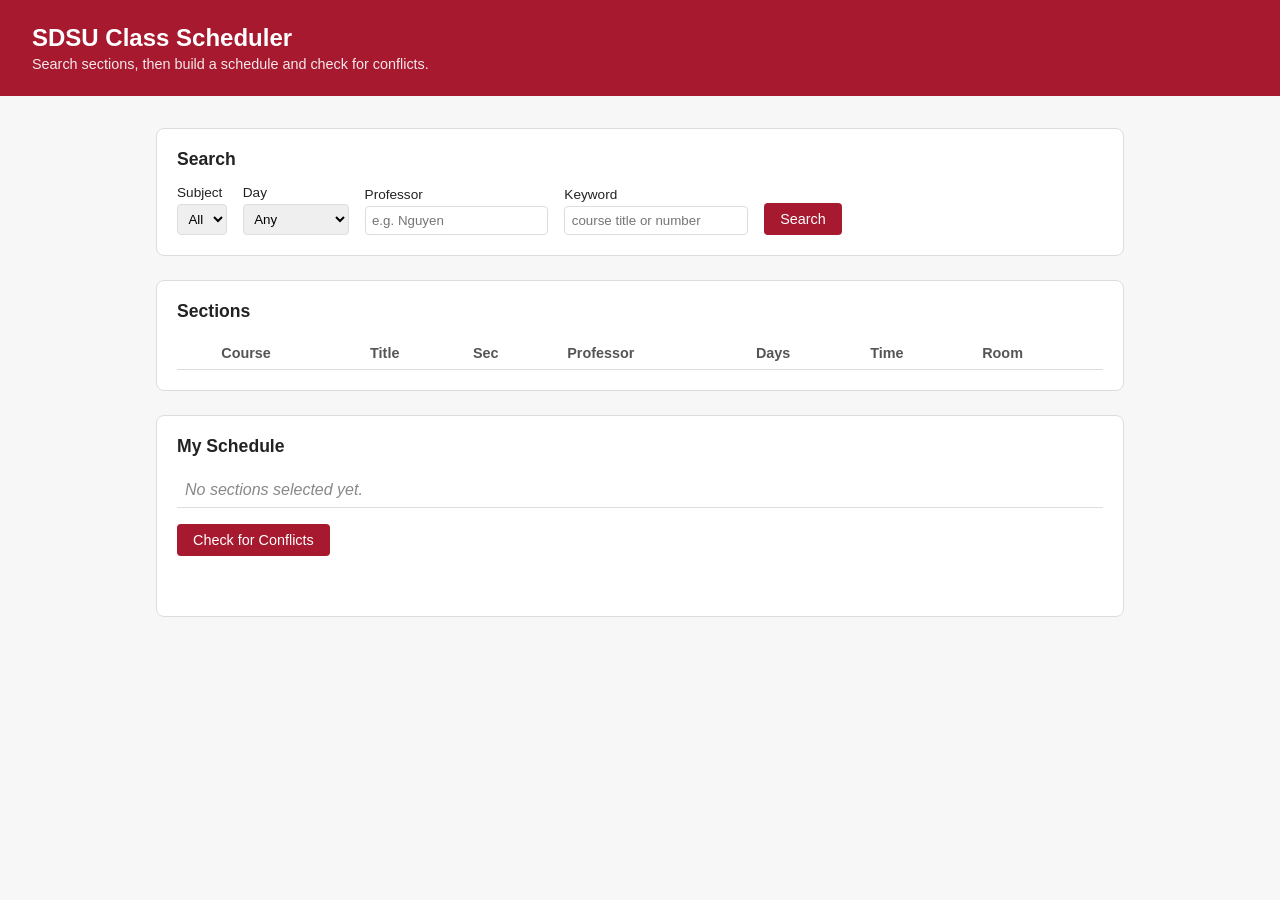
==== frontend/index.html @ e1504fa0 "Move project files to repo root" ====
<!DOCTYPE html>
<html lang="en">
<head>
<meta charset="UTF-8">
<meta name="viewport" content="width=device-width, initial-scale=1.0">
<title>SDSU Class Scheduler</title>
<link rel="stylesheet" href="css/style.css">
</head>
<body>
  <header>
    <h1>SDSU Class Scheduler</h1>
    <p class="subtitle">Search sections, then build a schedule and check for conflicts.</p>
  </header>

  <main>
    <section class="filters">
      <h2>Search</h2>
      <div class="filter-row">
        <label>
          Subject
          <select id="subject-filter">
            <option value="">All</option>
          </select>
        </label>
        <label>
          Day
          <select id="day-filter">
            <option value="">Any</option>
            <option value="M">Monday</option>
            <option value="T">Tuesday</option>
            <option value="W">Wednesday</option>
            <option value="Th">Thursday</option>
            <option value="F">Friday</option>
          </select>
        </label>
        <label>
          Professor
          <input type="text" id="professor-filter" placeholder="e.g. Nguyen">
        </label>
        <label>
          Keyword
          <input type="text" id="keyword-filter" placeholder="course title or number">
        </label>
        <button id="search-btn">Search</button>
      </div>
    </section>

    <section class="results">
      <h2>Sections</h2>
      <table id="results-table">
        <thead>
          <tr>
            <th></th>
            <th>Course</th>
            <th>Title</th>
            <th>Sec</th>
            <th>Professor</th>
            <th>Days</th>
            <th>Time</th>
            <th>Room</th>
          </tr>
        </thead>
        <tbody id="results-body">
          <!-- filled by js/app.js -->
        </tbody>
      </table>
    </section>

    <section class="schedule">
      <h2>My Schedule</h2>
      <ul id="schedule-list">
        <li class="empty-state">No sections selected yet.</li>
      </ul>
      <button id="check-conflicts-btn">Check for Conflicts</button>
      <div id="conflict-result"></div>
    </section>
  </main>

  <script src="js/app.js"></script>
</body>
</html>
---- frontend/css/style.css ----
/* Minimal, clean starter styling. Teammates on frontend can build on this
   however they want, colors, layout, whatever, this is just enough to be
   usable and readable during development. */

:root {
  --sdsu-red: #a6192e;
  --bg: #f7f7f8;
  --border: #ddd;
  --text: #222;
}

* { box-sizing: border-box; }

body {
  font-family: -apple-system, BlinkMacSystemFont, "Segoe UI", Roboto, sans-serif;
  margin: 0;
  background: var(--bg);
  color: var(--text);
}

header {
  background: var(--sdsu-red);
  color: white;
  padding: 1.5rem 2rem;
}

header h1 {
  margin: 0;
  font-size: 1.5rem;
}

.subtitle {
  margin: 0.25rem 0 0;
  opacity: 0.9;
  font-size: 0.9rem;
}

main {
  max-width: 1000px;
  margin: 2rem auto;
  padding: 0 1rem;
}

section {
  background: white;
  border: 1px solid var(--border);
  border-radius: 8px;
  padding: 1.25rem;
  margin-bottom: 1.5rem;
}

h2 {
  margin-top: 0;
  font-size: 1.1rem;
}

.filter-row {
  display: flex;
  flex-wrap: wrap;
  gap: 1rem;
  align-items: flex-end;
}

.filter-row label {
  display: flex;
  flex-direction: column;
  font-size: 0.85rem;
  gap: 0.25rem;
}

.filter-row input,
.filter-row select {
  padding: 0.4rem;
  border: 1px solid var(--border);
  border-radius: 4px;
}

button {
  background: var(--sdsu-red);
  color: white;
  border: none;
  border-radius: 4px;
  padding: 0.5rem 1rem;
  cursor: pointer;
  font-size: 0.9rem;
}

button:hover {
  opacity: 0.9;
}

table {
  width: 100%;
  border-collapse: collapse;
  font-size: 0.9rem;
}

th, td {
  text-align: left;
  padding: 0.5rem;
  border-bottom: 1px solid var(--border);
}

th {
  color: #555;
  font-weight: 600;
}

.empty-state {
  color: #888;
  font-style: italic;
}

#schedule-list {
  list-style: none;
  padding: 0;
}

#schedule-list li {
  padding: 0.5rem;
  border-bottom: 1px solid var(--border);
  display: flex;
  justify-content: space-between;
  align-items: center;
}

#conflict-result {
  margin-top: 1rem;
  padding: 0.75rem;
  border-radius: 4px;
  font-size: 0.9rem;
}

#conflict-result.ok {
  background: #e6f4ea;
  color: #1e6b34;
}

#conflict-result.conflict {
  background: #fdecea;
  color: #a6192e;
}

.remove-btn {
  background: transparent;
  color: #a6192e;
  border: 1px solid #a6192e;
  padding: 0.15rem 0.5rem;
  font-size: 0.8rem;
}
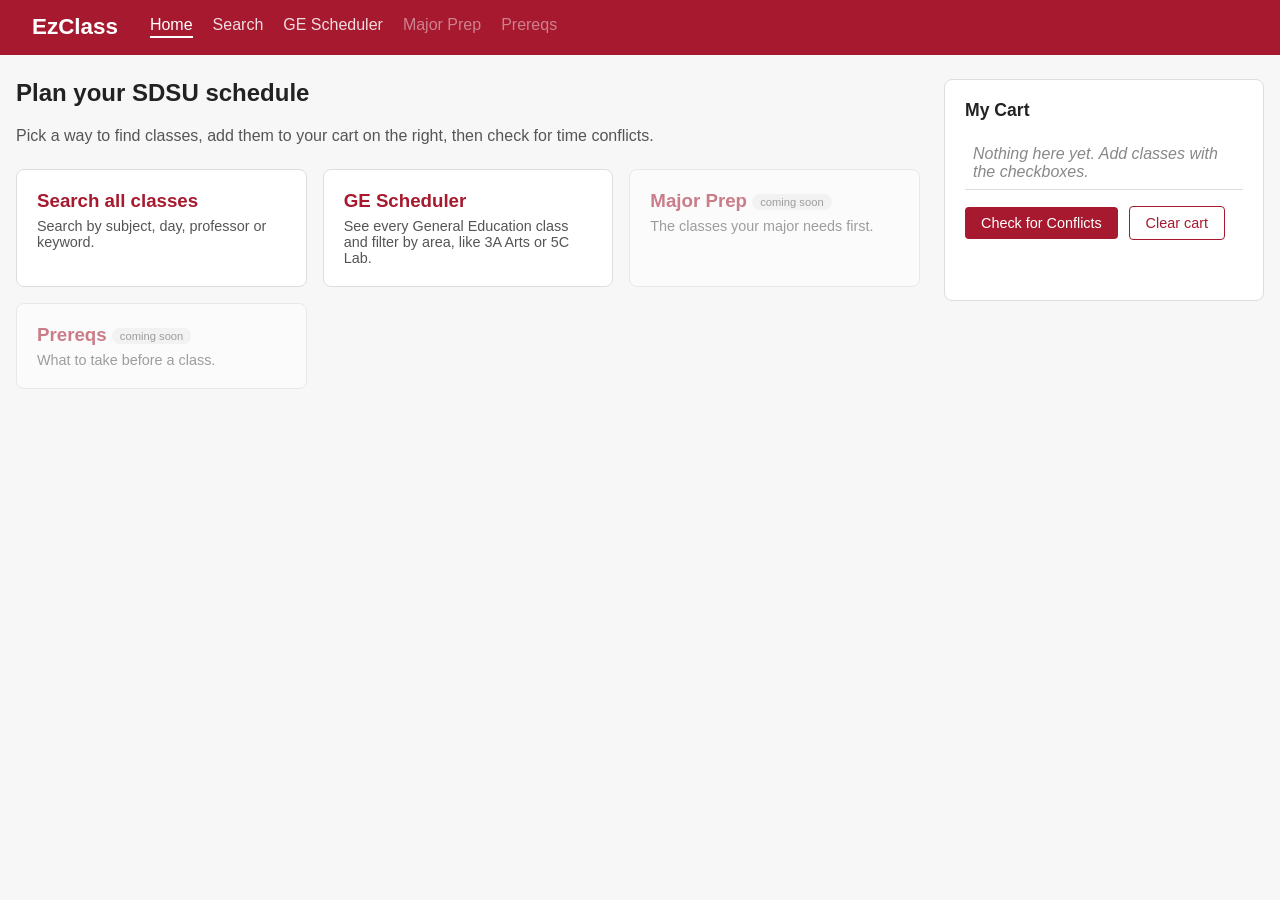
==== commit f04eca64: "GE Scheduler: dropdown picker, stale-results fix" ====
--- a/frontend/index.html
+++ b/frontend/index.html
@@ -3,78 +3,153 @@
 <head>
 <meta charset="UTF-8">
 <meta name="viewport" content="width=device-width, initial-scale=1.0">
-<title>SDSU Class Scheduler</title>
+<title>EzClass | SDSU Class Scheduler</title>
+<link rel="icon" href="data:,">
 <link rel="stylesheet" href="css/style.css">
 </head>
 <body>
   <header>
-    <h1>SDSU Class Scheduler</h1>
-    <p class="subtitle">Search sections, then build a schedule and check for conflicts.</p>
+    <a class="brand" href="#home">EzClass</a>
+    <nav id="nav">
+      <a href="#home" data-view="home">Home</a>
+      <a href="#search" data-view="search">Search</a>
+      <a href="#ge" data-view="ge">GE Scheduler</a>
+      <span class="nav-soon" title="Coming soon">Major Prep</span>
+      <span class="nav-soon" title="Coming soon">Prereqs</span>
+    </nav>
   </header>
 
-  <main>
-    <section class="filters">
-      <h2>Search</h2>
-      <div class="filter-row">
-        <label>
-          Subject
-          <select id="subject-filter">
-            <option value="">All</option>
-          </select>
-        </label>
-        <label>
-          Day
-          <select id="day-filter">
-            <option value="">Any</option>
-            <option value="M">Monday</option>
-            <option value="T">Tuesday</option>
-            <option value="W">Wednesday</option>
-            <option value="Th">Thursday</option>
-            <option value="F">Friday</option>
-          </select>
-        </label>
-        <label>
-          Professor
-          <input type="text" id="professor-filter" placeholder="e.g. Nguyen">
-        </label>
-        <label>
-          Keyword
-          <input type="text" id="keyword-filter" placeholder="course title or number">
-        </label>
-        <button id="search-btn">Search</button>
-      </div>
-    </section>
+  <div class="layout">
+    <main>
 
-    <section class="results">
-      <h2>Sections</h2>
-      <table id="results-table">
-        <thead>
-          <tr>
-            <th></th>
-            <th>Course</th>
-            <th>Title</th>
-            <th>Sec</th>
-            <th>Professor</th>
-            <th>Days</th>
-            <th>Time</th>
-            <th>Room</th>
-          </tr>
-        </thead>
-        <tbody id="results-body">
-          <!-- filled by js/app.js -->
-        </tbody>
-      </table>
-    </section>
+      <!-- ===================== HOME ===================== -->
+      <section id="view-home" class="view">
+        <h1>Plan your SDSU schedule</h1>
+        <p class="lead">Pick a way to find classes, add them to your cart on the right, then check for time conflicts.</p>
+        <div class="cards">
+          <a class="card" href="#search">
+            <h3>Search all classes</h3>
+            <p>Search by subject, day, professor or keyword.</p>
+          </a>
+          <a class="card" href="#ge">
+            <h3>GE Scheduler</h3>
+            <p>See every General Education class and filter by area, like 3A Arts or 5C Lab.</p>
+          </a>
+          <div class="card card-soon">
+            <h3>Major Prep <span class="pill">coming soon</span></h3>
+            <p>The classes your major needs first.</p>
+          </div>
+          <div class="card card-soon">
+            <h3>Prereqs <span class="pill">coming soon</span></h3>
+            <p>What to take before a class.</p>
+          </div>
+        </div>
+      </section>
 
-    <section class="schedule">
-      <h2>My Schedule</h2>
-      <ul id="schedule-list">
-        <li class="empty-state">No sections selected yet.</li>
-      </ul>
+      <!-- ===================== SEARCH ===================== -->
+      <section id="view-search" class="view" hidden>
+        <div class="panel">
+          <h2>Search</h2>
+          <div class="filter-row">
+            <label>
+              Subject
+              <select id="subject-filter"><option value="">All</option></select>
+            </label>
+            <label>
+              Day
+              <select id="day-filter">
+                <option value="">Any</option>
+                <option value="M">Monday</option>
+                <option value="T">Tuesday</option>
+                <option value="W">Wednesday</option>
+                <option value="Th">Thursday</option>
+                <option value="F">Friday</option>
+              </select>
+            </label>
+            <label>
+              Professor
+              <input type="text" id="professor-filter" placeholder="e.g. Nguyen">
+            </label>
+            <label>
+              Keyword
+              <input type="text" id="keyword-filter" placeholder="course title or number">
+            </label>
+            <button id="search-btn">Search</button>
+          </div>
+        </div>
+        <div class="panel">
+          <h2>Sections <span class="count" id="search-count"></span></h2>
+          <div class="table-wrap">
+            <table>
+              <thead>
+                <tr><th></th><th>Course</th><th>Title</th><th>Sec</th><th>Professor</th><th>Days</th><th>Time</th><th>Room</th><th>GE</th></tr>
+              </thead>
+              <tbody id="results-body"></tbody>
+            </table>
+          </div>
+        </div>
+      </section>
+
+      <!-- ===================== GE SCHEDULER ===================== -->
+      <section id="view-ge" class="view" hidden>
+        <div class="panel">
+          <h2>GE Scheduler</h2>
+          <p class="hint">Pick one or more GE areas. A class shows up if it counts for any area you pick.</p>
+          <div id="ge-chips"></div>
+
+          <div class="filter-row ge-extras">
+            <label class="check"><input type="checkbox" id="ge-cd"> Cultural diversity (*)</label>
+            <label class="check"><input type="checkbox" id="ge-es"> Also counts for Ethnic Studies grad requirement</label>
+            <label class="check"><input type="checkbox" id="ge-ai"> Also counts for American Institutions</label>
+          </div>
+
+          <div class="filter-row">
+            <label>
+              Day
+              <select id="ge-day">
+                <option value="">Any</option>
+                <option value="M">Monday</option>
+                <option value="T">Tuesday</option>
+                <option value="W">Wednesday</option>
+                <option value="Th">Thursday</option>
+                <option value="F">Friday</option>
+              </select>
+            </label>
+            <label>
+              Professor
+              <input type="text" id="ge-professor" placeholder="e.g. Nguyen">
+            </label>
+            <label>
+              Keyword
+              <input type="text" id="ge-keyword" placeholder="course title or number">
+            </label>
+            <button id="ge-search-btn">Search</button>
+          </div>
+        </div>
+        <div class="panel">
+          <h2>GE classes <span class="count" id="ge-count"></span></h2>
+          <div class="table-wrap">
+            <table>
+              <thead>
+                <tr><th></th><th>Course</th><th>Title</th><th>Sec</th><th>Professor</th><th>Days</th><th>Time</th><th>Room</th><th>GE</th></tr>
+              </thead>
+              <tbody id="ge-results-body"></tbody>
+            </table>
+          </div>
+        </div>
+      </section>
+
+    </main>
+
+    <!-- ===================== CART (always visible) ===================== -->
+    <aside id="cart" class="panel">
+      <h2>My Cart <span class="count" id="cart-count"></span></h2>
+      <ul id="schedule-list"></ul>
       <button id="check-conflicts-btn">Check for Conflicts</button>
+      <button id="clear-cart-btn" class="secondary">Clear cart</button>
       <div id="conflict-result"></div>
-    </section>
-  </main>
+    </aside>
+  </div>
 
   <script src="js/app.js"></script>
 </body>
--- a/frontend/css/style.css
+++ b/frontend/css/style.css
@@ -21,33 +21,94 @@
 header {
   background: var(--sdsu-red);
   color: white;
-  padding: 1.5rem 2rem;
-}
-
-header h1 {
-  margin: 0;
-  font-size: 1.5rem;
-}
-
-.subtitle {
-  margin: 0.25rem 0 0;
-  opacity: 0.9;
-  font-size: 0.9rem;
-}
-
-main {
-  max-width: 1000px;
-  margin: 2rem auto;
+  padding: 0.9rem 2rem;
+  display: flex;
+  align-items: center;
+  gap: 2rem;
+  flex-wrap: wrap;
+}
+
+.brand {
+  color: white;
+  font-size: 1.4rem;
+  font-weight: 700;
+  text-decoration: none;
+}
+
+#nav { display: flex; gap: 1.25rem; flex-wrap: wrap; }
+#nav a { color: white; text-decoration: none; opacity: 0.85; padding-bottom: 2px; }
+#nav a:hover { opacity: 1; }
+#nav a.active { opacity: 1; border-bottom: 2px solid white; }
+.nav-soon { color: white; opacity: 0.45; cursor: default; }
+
+.layout {
+  max-width: 1280px;
+  margin: 1.5rem auto;
   padding: 0 1rem;
-}
-
-section {
+  display: grid;
+  grid-template-columns: minmax(0, 1fr) 320px;
+  gap: 1.5rem;
+  align-items: start;
+}
+
+.panel {
   background: white;
   border: 1px solid var(--border);
   border-radius: 8px;
   padding: 1.25rem;
   margin-bottom: 1.5rem;
 }
+
+#cart { position: sticky; top: 1rem; max-height: calc(100vh - 2rem); overflow-y: auto; }
+
+@media (max-width: 900px) {
+  .layout { grid-template-columns: 1fr; }
+  #cart { position: static; max-height: none; }
+}
+
+h1 { margin-top: 0; }
+.lead { color: #555; margin-bottom: 1.5rem; }
+.hint { color: #666; font-size: 0.9rem; margin-top: 0; }
+.count { color: #888; font-weight: 400; font-size: 0.9rem; }
+.table-wrap { overflow-x: auto; }
+
+/* home cards */
+.cards { display: grid; grid-template-columns: repeat(auto-fit, minmax(220px, 1fr)); gap: 1rem; }
+.card {
+  display: block; background: white; border: 1px solid var(--border); border-radius: 8px;
+  padding: 1.25rem; color: inherit; text-decoration: none;
+}
+.card h3 { margin: 0 0 0.4rem; color: var(--sdsu-red); }
+.card p { margin: 0; color: #555; font-size: 0.9rem; }
+a.card:hover { border-color: var(--sdsu-red); box-shadow: 0 2px 8px rgba(0,0,0,0.08); }
+.card-soon { opacity: 0.55; }
+.pill { font-size: 0.7rem; background: #eee; color: #555; padding: 2px 8px; border-radius: 10px; font-weight: 400; vertical-align: middle; }
+
+/* GE chips and badges */
+.chip-group { margin-bottom: 0.9rem; display: flex; flex-wrap: wrap; gap: 0.4rem; align-items: center; }
+.chip-label { width: 100%; font-size: 0.8rem; color: #666; font-weight: 600; }
+.chip {
+  background: white; color: #333; border: 1px solid var(--border); border-radius: 16px;
+  padding: 0.3rem 0.8rem; font-size: 0.85rem;
+}
+.chip .n { color: #888; margin-left: 4px; }
+.chip.empty { opacity: 0.5; }
+.chip.on { background: var(--sdsu-red); border-color: var(--sdsu-red); color: white; }
+.chip.on .n { color: #f3d6db; }
+.chip.part { border-color: var(--sdsu-red); color: var(--sdsu-red); }
+.chip.open { box-shadow: 0 0 0 2px #f1e3e6; }
+.chip .caret { margin-left: 6px; font-size: 0.75rem; }
+.ge-panel { display: flex; flex-wrap: wrap; gap: 0.4rem; align-items: center; background: #faf5f6; border: 1px solid var(--border); border-radius: 8px; padding: 0.7rem; margin-bottom: 0.9rem; }
+.ge-summary { font-size: 0.85rem; color: #666; margin-bottom: 0.6rem; }
+.linkbtn { background: none; border: none; color: var(--sdsu-red); text-decoration: underline; padding: 0 4px; font-size: 0.85rem; cursor: pointer; }
+.ge-extras { margin: 0.5rem 0 1rem; }
+.filter-row label.check { flex-direction: row; align-items: center; gap: 0.4rem; }
+.badge { display: inline-block; background: #f1e3e6; color: var(--sdsu-red); border-radius: 4px; padding: 1px 6px; font-size: 0.75rem; font-weight: 600; }
+.badge.tag { background: #e6eef7; color: #24527a; }
+
+button.secondary { background: white; color: var(--sdsu-red); border: 1px solid var(--sdsu-red); margin-left: 0.4rem; }
+#schedule-list small { color: #666; }
+#conflict-result ul { margin: 0.4rem 0 0; padding-left: 1.1rem; }
 
 h2 {
   margin-top: 0;
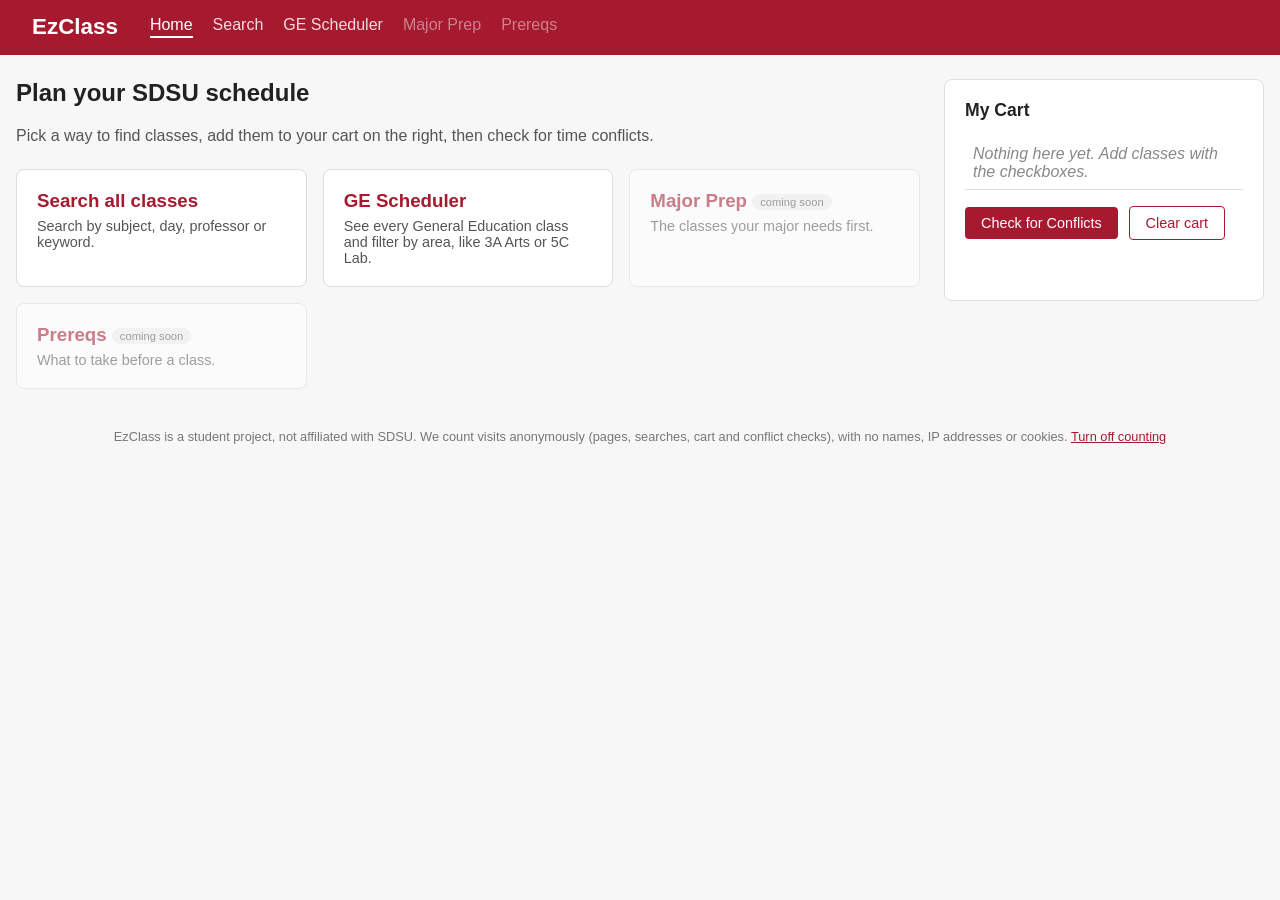
==== commit 8bd22a47: "Make EzClass deployable and add anonymous visit tracking - Production settings: debug only with FLAS" ====
--- a/frontend/index.html
+++ b/frontend/index.html
@@ -151,6 +151,13 @@
     </aside>
   </div>
 
+  <footer class="site-footer">
+    EzClass is a student project, not affiliated with SDSU.
+    We count visits anonymously (pages, searches, cart and conflict checks), with no names, IP addresses or cookies.
+    <a href="#" id="track-optout">Turn off counting</a>
+  </footer>
+
   <script src="js/app.js"></script>
+  <script src="js/track.js"></script>
 </body>
 </html>
--- a/frontend/css/style.css
+++ b/frontend/css/style.css
@@ -209,3 +209,14 @@
   padding: 0.15rem 0.5rem;
   font-size: 0.8rem;
 }
+
+.site-footer {
+  max-width: 1280px;
+  margin: 1.5rem auto 0;
+  padding: 1rem;
+  color: #777;
+  font-size: 0.8rem;
+  text-align: center;
+}
+
+.site-footer a { color: var(--sdsu-red); }
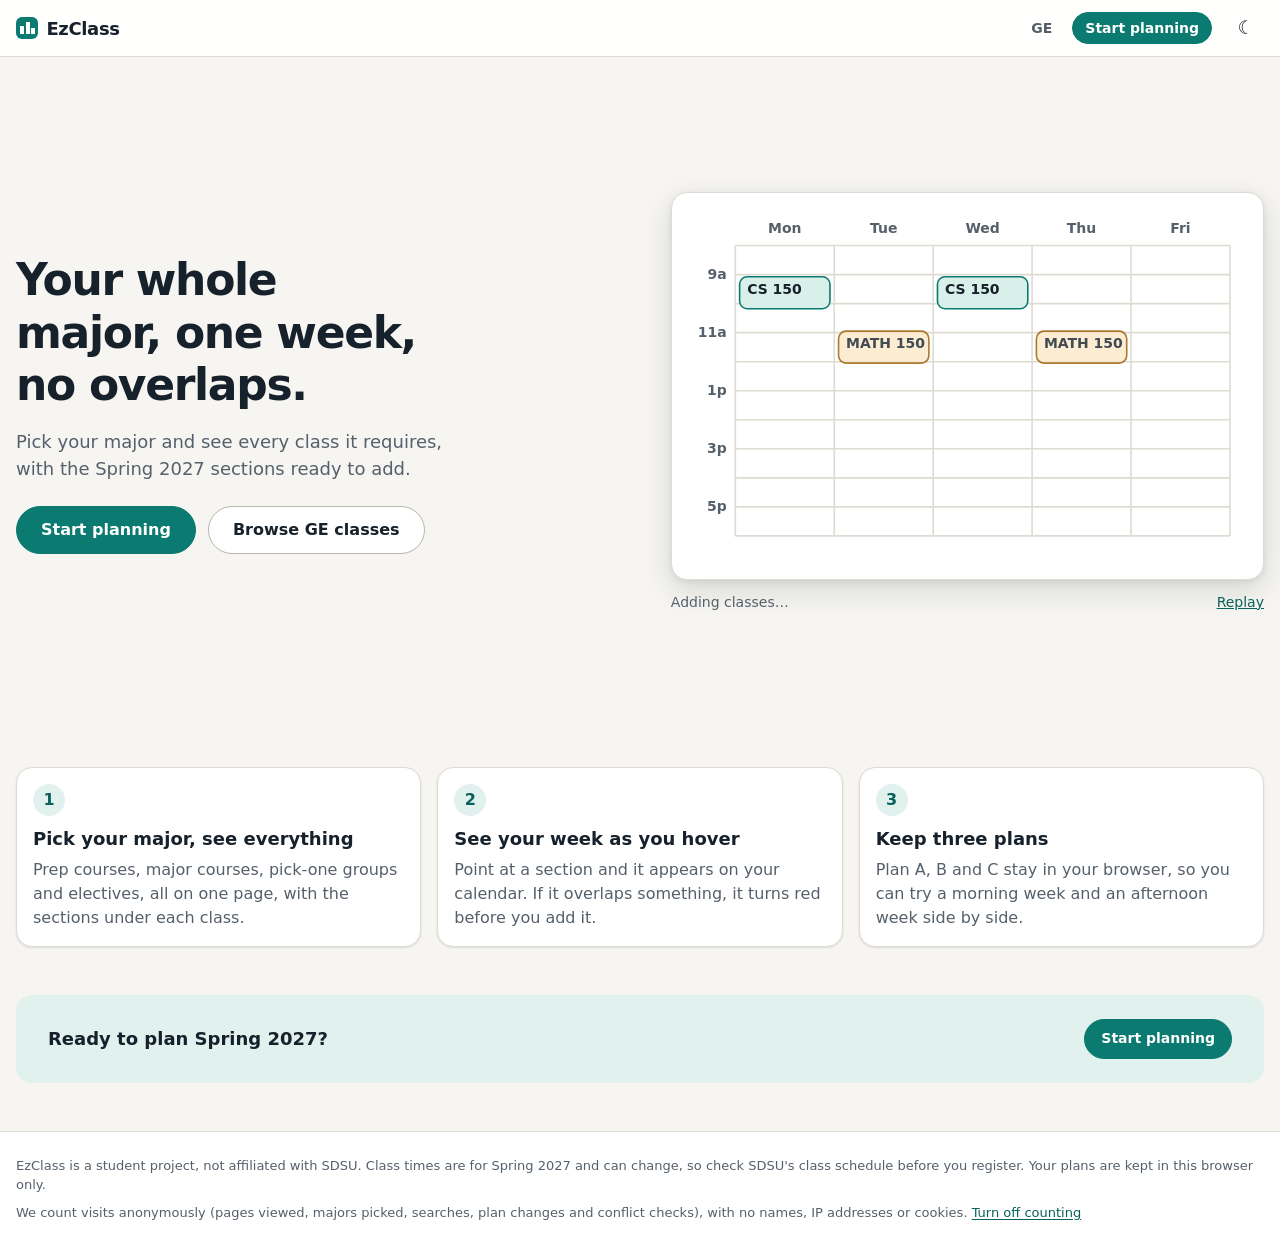
==== commit 0ef676ae: "Search page, home landing page, tracking rewrite for the v2 pages - search.html: v1 filters restyled" ====
--- a/frontend/index.html
+++ b/frontend/index.html
@@ -3,161 +3,60 @@
 <head>
 <meta charset="UTF-8">
 <meta name="viewport" content="width=device-width, initial-scale=1.0">
-<title>EzClass | SDSU Class Scheduler</title>
+<title>EzClass · Plan your semester around your major</title>
+<meta name="description" content="Pick your major, see every class it requires with this term's sections, and build a week with no overlaps.">
 <link rel="icon" href="data:,">
-<link rel="stylesheet" href="css/style.css">
+<link rel="stylesheet" href="css/base.css">
+<script type="module" src="js/pages/home.js"></script>
+<script type="module" src="js/track.js"></script>
 </head>
-<body>
-  <header>
-    <a class="brand" href="#home">EzClass</a>
-    <nav id="nav">
-      <a href="#home" data-view="home">Home</a>
-      <a href="#search" data-view="search">Search</a>
-      <a href="#ge" data-view="ge">GE Scheduler</a>
-      <span class="nav-soon" title="Coming soon">Major Prep</span>
-      <span class="nav-soon" title="Coming soon">Prereqs</span>
-    </nav>
-  </header>
+<body data-page="home">
+  <a class="skip-link" href="#main">Skip to content</a>
+  <header id="site-header"></header>
 
-  <div class="layout">
-    <main>
+  <main id="main" class="page">
+    <section class="hero" aria-labelledby="hero-title">
+      <div>
+        <h1 id="hero-title">Your whole major, one week, no overlaps.</h1>
+        <p class="hero-lead" id="hero-lead">Pick your major and see every class it requires, with this term's sections ready to add.</p>
+        <div class="hero-actions">
+          <a class="btn btn-primary" href="major.html">Start planning</a>
+          <a class="btn" href="ge.html">Browse GE classes</a>
+        </div>
+      </div>
+      <div>
+        <div class="hero-art" id="hero-art"></div>
+        <div class="hero-caption">
+          <span id="hero-status" aria-hidden="true"></span>
+          <button type="button" class="linkbtn" id="hero-replay">Replay</button>
+        </div>
+      </div>
+    </section>
 
-      <!-- ===================== HOME ===================== -->
-      <section id="view-home" class="view">
-        <h1>Plan your SDSU schedule</h1>
-        <p class="lead">Pick a way to find classes, add them to your cart on the right, then check for time conflicts.</p>
-        <div class="cards">
-          <a class="card" href="#search">
-            <h3>Search all classes</h3>
-            <p>Search by subject, day, professor or keyword.</p>
-          </a>
-          <a class="card" href="#ge">
-            <h3>GE Scheduler</h3>
-            <p>See every General Education class and filter by area, like 3A Arts or 5C Lab.</p>
-          </a>
-          <div class="card card-soon">
-            <h3>Major Prep <span class="pill">coming soon</span></h3>
-            <p>The classes your major needs first.</p>
-          </div>
-          <div class="card card-soon">
-            <h3>Prereqs <span class="pill">coming soon</span></h3>
-            <p>What to take before a class.</p>
-          </div>
-        </div>
-      </section>
+    <section class="features" aria-label="What EzClass does">
+      <article class="card feature">
+        <span class="feature-num" aria-hidden="true">1</span>
+        <h2>Pick your major, see everything</h2>
+        <p>Prep courses, major courses, pick-one groups and electives, all on one page, with the sections under each class.</p>
+      </article>
+      <article class="card feature">
+        <span class="feature-num" aria-hidden="true">2</span>
+        <h2>See your week as you hover</h2>
+        <p>Point at a section and it appears on your calendar. If it overlaps something, it turns red before you add it.</p>
+      </article>
+      <article class="card feature">
+        <span class="feature-num" aria-hidden="true">3</span>
+        <h2>Keep three plans</h2>
+        <p>Plan A, B and C stay in your browser, so you can try a morning week and an afternoon week side by side.</p>
+      </article>
+    </section>
 
-      <!-- ===================== SEARCH ===================== -->
-      <section id="view-search" class="view" hidden>
-        <div class="panel">
-          <h2>Search</h2>
-          <div class="filter-row">
-            <label>
-              Subject
-              <select id="subject-filter"><option value="">All</option></select>
-            </label>
-            <label>
-              Day
-              <select id="day-filter">
-                <option value="">Any</option>
-                <option value="M">Monday</option>
-                <option value="T">Tuesday</option>
-                <option value="W">Wednesday</option>
-                <option value="Th">Thursday</option>
-                <option value="F">Friday</option>
-              </select>
-            </label>
-            <label>
-              Professor
-              <input type="text" id="professor-filter" placeholder="e.g. Nguyen">
-            </label>
-            <label>
-              Keyword
-              <input type="text" id="keyword-filter" placeholder="course title or number">
-            </label>
-            <button id="search-btn">Search</button>
-          </div>
-        </div>
-        <div class="panel">
-          <h2>Sections <span class="count" id="search-count"></span></h2>
-          <div class="table-wrap">
-            <table>
-              <thead>
-                <tr><th></th><th>Course</th><th>Title</th><th>Sec</th><th>Professor</th><th>Days</th><th>Time</th><th>Room</th><th>GE</th></tr>
-              </thead>
-              <tbody id="results-body"></tbody>
-            </table>
-          </div>
-        </div>
-      </section>
+    <section class="cta">
+      <p id="cta-text">Ready to plan your semester?</p>
+      <a class="btn btn-primary" href="major.html">Start planning</a>
+    </section>
+  </main>
 
-      <!-- ===================== GE SCHEDULER ===================== -->
-      <section id="view-ge" class="view" hidden>
-        <div class="panel">
-          <h2>GE Scheduler</h2>
-          <p class="hint">Pick one or more GE areas. A class shows up if it counts for any area you pick.</p>
-          <div id="ge-chips"></div>
-
-          <div class="filter-row ge-extras">
-            <label class="check"><input type="checkbox" id="ge-cd"> Cultural diversity (*)</label>
-            <label class="check"><input type="checkbox" id="ge-es"> Also counts for Ethnic Studies grad requirement</label>
-            <label class="check"><input type="checkbox" id="ge-ai"> Also counts for American Institutions</label>
-          </div>
-
-          <div class="filter-row">
-            <label>
-              Day
-              <select id="ge-day">
-                <option value="">Any</option>
-                <option value="M">Monday</option>
-                <option value="T">Tuesday</option>
-                <option value="W">Wednesday</option>
-                <option value="Th">Thursday</option>
-                <option value="F">Friday</option>
-              </select>
-            </label>
-            <label>
-              Professor
-              <input type="text" id="ge-professor" placeholder="e.g. Nguyen">
-            </label>
-            <label>
-              Keyword
-              <input type="text" id="ge-keyword" placeholder="course title or number">
-            </label>
-            <button id="ge-search-btn">Search</button>
-          </div>
-        </div>
-        <div class="panel">
-          <h2>GE classes <span class="count" id="ge-count"></span></h2>
-          <div class="table-wrap">
-            <table>
-              <thead>
-                <tr><th></th><th>Course</th><th>Title</th><th>Sec</th><th>Professor</th><th>Days</th><th>Time</th><th>Room</th><th>GE</th></tr>
-              </thead>
-              <tbody id="ge-results-body"></tbody>
-            </table>
-          </div>
-        </div>
-      </section>
-
-    </main>
-
-    <!-- ===================== CART (always visible) ===================== -->
-    <aside id="cart" class="panel">
-      <h2>My Cart <span class="count" id="cart-count"></span></h2>
-      <ul id="schedule-list"></ul>
-      <button id="check-conflicts-btn">Check for Conflicts</button>
-      <button id="clear-cart-btn" class="secondary">Clear cart</button>
-      <div id="conflict-result"></div>
-    </aside>
-  </div>
-
-  <footer class="site-footer">
-    EzClass is a student project, not affiliated with SDSU.
-    We count visits anonymously (pages, searches, cart and conflict checks), with no names, IP addresses or cookies.
-    <a href="#" id="track-optout">Turn off counting</a>
-  </footer>
-
-  <script src="js/app.js"></script>
-  <script src="js/track.js"></script>
+  <footer id="site-footer"></footer>
 </body>
 </html>
--- a/frontend/css/base.css
+++ b/frontend/css/base.css
@@ -0,0 +1,654 @@
+/* EzClass design system.
+   1. Tokens (colors, type, spacing, radius, shadow) for light and dark mode
+   2. Base and layout (header, page, workspace with the docked calendar)
+   3. Components (buttons, chips, pills, forms, states, dialogs, toasts)
+   4. Scheduling pieces (section rows, course cards, groups, calendar)
+   5. Pages (home, My Schedule)
+   To reskin for another school, change the tokens in section 1 only. */
+
+/* ---------- 1. Tokens ---------- */
+
+:root {
+  color-scheme: light;
+  --bg: #f6f5f1;
+  --surface: #ffffff;
+  --surface-2: #efeee8;
+  --border: #dddbd2;
+  --border-strong: #b9b6aa;
+  --text: #16212b;
+  --text-muted: #56606b;
+  --accent: #0b7a70;
+  --accent-strong: #08615a;
+  --accent-soft: #e0f1ee;
+  --on-accent: #ffffff;
+  --danger: #b42318;
+  --danger-soft: #fde8e5;
+  --warn-soft: #fff4d6;
+  --focus: #0b7a70;
+  --shadow-1: 0 1px 2px rgb(22 33 43 / 0.06), 0 1px 3px rgb(22 33 43 / 0.06);
+  --shadow-2: 0 10px 30px rgb(22 33 43 / 0.14), 0 2px 6px rgb(22 33 43 / 0.08);
+
+  /* calendar subject tints: background, then the stronger edge color */
+  --sub-0: #d9efea; --sub-0-edge: #0b7a70;
+  --sub-1: #fbe8c8; --sub-1-edge: #9a5a00;
+  --sub-2: #dde7fa; --sub-2-edge: #2f5fb3;
+  --sub-3: #f8dfe5; --sub-3-edge: #a8345a;
+  --sub-4: #e7edd3; --sub-4-edge: #5a6e14;
+  --sub-5: #e8e2f5; --sub-5-edge: #62489f;
+  --sub-6: #fde3d4; --sub-6-edge: #ac4a17;
+  --sub-7: #e3e8ec; --sub-7-edge: #4b5d6b;
+
+  --font: ui-sans-serif, system-ui, -apple-system, "Segoe UI", Roboto, "Helvetica Neue", Arial, sans-serif;
+  --fs-xs: 0.8125rem;
+  --fs-sm: 0.875rem;
+  --fs-md: 1rem;
+  --fs-lg: 1.125rem;
+  --fs-xl: 1.375rem;
+  --fs-2xl: 1.75rem;
+  --fs-3xl: clamp(2rem, 6vw, 2.75rem);
+
+  --sp-1: 0.25rem;
+  --sp-2: 0.5rem;
+  --sp-3: 0.75rem;
+  --sp-4: 1rem;
+  --sp-5: 1.5rem;
+  --sp-6: 2rem;
+  --sp-7: 3rem;
+  --sp-8: 4.5rem;
+
+  --r-sm: 6px;
+  --r-md: 10px;
+  --r-lg: 16px;
+  --r-pill: 999px;
+
+  --header-h: 3.5rem;
+  --tabbar-h: 3.5rem;
+  --page-max: 1280px;
+}
+
+/* dark: from the system setting, unless the toggle picked light */
+@media (prefers-color-scheme: dark) {
+  :root:not([data-theme="light"]) {
+    color-scheme: dark;
+    --bg: #0e1417;
+    --surface: #151d21;
+    --surface-2: #1c262b;
+    --border: #2b373d;
+    --border-strong: #46565e;
+    --text: #e7ecec;
+    --text-muted: #9fadb3;
+    --accent: #3fd0bd;
+    --accent-strong: #79e2d4;
+    --accent-soft: #12332f;
+    --on-accent: #052421;
+    --danger: #ff8f80;
+    --danger-soft: #3b1915;
+    --warn-soft: #3a2f12;
+    --focus: #79e2d4;
+    --shadow-1: 0 1px 2px rgb(0 0 0 / 0.4);
+    --shadow-2: 0 12px 32px rgb(0 0 0 / 0.5);
+    --sub-0: #12403a; --sub-0-edge: #3fd0bd;
+    --sub-1: #43320f; --sub-1-edge: #f0b44c;
+    --sub-2: #1c2f52; --sub-2-edge: #8db2f5;
+    --sub-3: #47202d; --sub-3-edge: #f08aa9;
+    --sub-4: #2f3a12; --sub-4-edge: #b9d061;
+    --sub-5: #2f2550; --sub-5-edge: #b9a2f2;
+    --sub-6: #4a2414; --sub-6-edge: #f59b69;
+    --sub-7: #263139; --sub-7-edge: #a7b8c4;
+  }
+}
+/* dark: picked with the toggle (same values) */
+:root[data-theme="dark"] {
+  color-scheme: dark;
+  --bg: #0e1417;
+  --surface: #151d21;
+  --surface-2: #1c262b;
+  --border: #2b373d;
+  --border-strong: #46565e;
+  --text: #e7ecec;
+  --text-muted: #9fadb3;
+  --accent: #3fd0bd;
+  --accent-strong: #79e2d4;
+  --accent-soft: #12332f;
+  --on-accent: #052421;
+  --danger: #ff8f80;
+  --danger-soft: #3b1915;
+  --warn-soft: #3a2f12;
+  --focus: #79e2d4;
+  --shadow-1: 0 1px 2px rgb(0 0 0 / 0.4);
+  --shadow-2: 0 12px 32px rgb(0 0 0 / 0.5);
+  --sub-0: #12403a; --sub-0-edge: #3fd0bd;
+  --sub-1: #43320f; --sub-1-edge: #f0b44c;
+  --sub-2: #1c2f52; --sub-2-edge: #8db2f5;
+  --sub-3: #47202d; --sub-3-edge: #f08aa9;
+  --sub-4: #2f3a12; --sub-4-edge: #b9d061;
+  --sub-5: #2f2550; --sub-5-edge: #b9a2f2;
+  --sub-6: #4a2414; --sub-6-edge: #f59b69;
+  --sub-7: #263139; --sub-7-edge: #a7b8c4;
+}
+
+/* ---------- 2. Base and layout ---------- */
+
+*, *::before, *::after { box-sizing: border-box; }
+
+html { -webkit-text-size-adjust: 100%; }
+
+body {
+  margin: 0;
+  min-height: 100vh;
+  display: flex;
+  flex-direction: column;
+  font-family: var(--font);
+  font-size: var(--fs-md);
+  line-height: 1.5;
+  background: var(--bg);
+  color: var(--text);
+  overflow-x: hidden;
+}
+
+h1, h2, h3 { line-height: 1.2; margin: 0; text-wrap: balance; }
+h1 { font-size: var(--fs-2xl); letter-spacing: -0.01em; }
+h2 { font-size: var(--fs-xl); }
+h3 { font-size: var(--fs-lg); }
+p { margin: 0; }
+a { color: var(--accent-strong); text-underline-offset: 2px; }
+[data-theme="dark"] a, a:visited { color: var(--accent-strong); }
+button, input, select { font: inherit; color: inherit; }
+[hidden] { display: none !important; }
+
+:focus-visible { outline: 3px solid var(--focus); outline-offset: 2px; border-radius: 4px; }
+
+.sr-only {
+  position: absolute; width: 1px; height: 1px; padding: 0; margin: -1px;
+  overflow: hidden; clip: rect(0 0 0 0); white-space: nowrap; border: 0;
+}
+.muted { color: var(--text-muted); }
+.small { font-size: var(--fs-sm); }
+.stack > * + * { margin-top: var(--sp-3); }
+.num { font-variant-numeric: tabular-nums; }
+
+.skip-link {
+  position: absolute; left: var(--sp-3); top: -3rem; z-index: 100;
+  background: var(--surface); padding: var(--sp-2) var(--sp-3); border-radius: var(--r-sm);
+}
+.skip-link:focus { top: var(--sp-2); }
+
+/* header */
+.topbar {
+  position: sticky; top: 0; z-index: 30;
+  background: color-mix(in srgb, var(--surface) 92%, transparent);
+  backdrop-filter: saturate(1.4) blur(8px);
+  border-bottom: 1px solid var(--border);
+}
+.topbar-inner {
+  max-width: var(--page-max); margin: 0 auto; height: var(--header-h);
+  display: flex; align-items: center; gap: var(--sp-4); padding: 0 var(--sp-4);
+}
+.logo {
+  display: inline-flex; align-items: center; gap: var(--sp-2);
+  font-weight: 750; font-size: var(--fs-lg); letter-spacing: -0.02em;
+  color: var(--text) !important; text-decoration: none; white-space: nowrap;
+}
+.logo-mark {
+  width: 1.4rem; height: 1.4rem; border-radius: 6px; background: var(--accent);
+  background-image:
+    linear-gradient(var(--on-accent), var(--on-accent)),
+    linear-gradient(var(--on-accent), var(--on-accent)),
+    linear-gradient(var(--on-accent), var(--on-accent));
+  background-size: 4px 8px, 4px 12px, 4px 6px;
+  background-position: 4px 9px, 9.5px 5px, 15px 11px;
+  background-repeat: no-repeat;
+}
+.mainnav { display: flex; gap: var(--sp-1); }
+.navlink {
+  color: var(--text-muted) !important; text-decoration: none; font-weight: 550; font-size: var(--fs-sm);
+  padding: var(--sp-2) var(--sp-3); border-radius: var(--r-pill); white-space: nowrap;
+}
+.navlink:hover { color: var(--text) !important; background: var(--surface-2); }
+.navlink[aria-current="page"] { color: var(--accent-strong) !important; background: var(--accent-soft); }
+.nav-icon, .nav-short { display: none; }
+.homenav { margin-left: auto; display: flex; align-items: center; gap: var(--sp-2); }
+.topbar-tools { margin-left: auto; display: flex; align-items: center; gap: var(--sp-2); min-width: 0; }
+
+/* page */
+main.page {
+  flex: 1; width: 100%; max-width: var(--page-max); margin: 0 auto;
+  padding: var(--sp-5) var(--sp-4) var(--sp-7);
+}
+.page-head { display: flex; flex-wrap: wrap; align-items: end; justify-content: space-between; gap: var(--sp-3); margin-bottom: var(--sp-5); }
+.page-head p { color: var(--text-muted); max-width: 60ch; margin-top: var(--sp-1); }
+
+.notice {
+  max-width: var(--page-max); margin: var(--sp-3) auto 0; padding: var(--sp-2) var(--sp-4);
+  background: var(--warn-soft); border-radius: var(--r-md); font-size: var(--fs-sm);
+}
+main.page > .notice { margin: 0 0 var(--sp-4); }
+
+/* lists on the left, calendar docked on the right */
+.workspace { display: grid; gap: var(--sp-5); align-items: start; }
+.workspace-main { min-width: 0; }
+.dock {
+  background: var(--surface); border: 1px solid var(--border); border-radius: var(--r-lg);
+  padding: var(--sp-4); box-shadow: var(--shadow-1);
+}
+.dock-head { display: flex; justify-content: space-between; align-items: start; gap: var(--sp-2); margin-bottom: var(--sp-3); }
+.dock-title { font-size: var(--fs-lg); }
+.dock .btn-block { margin-top: var(--sp-3); }
+.dock .dock-close { display: none; }
+.week-fab { display: none; }
+.sheet-backdrop { display: none; }
+
+@media (min-width: 1024px) {
+  .workspace { grid-template-columns: minmax(0, 1fr) minmax(360px, 420px); }
+  .dock {
+    position: sticky; top: calc(var(--header-h) + var(--sp-4));
+    max-height: calc(100vh - var(--header-h) - var(--sp-6)); overflow: auto;
+  }
+}
+
+@media (max-width: 1023.98px) {
+  .dock {
+    position: fixed; left: 0; right: 0; bottom: 0; z-index: 50;
+    max-height: 88vh; overflow: auto; border-radius: var(--r-lg) var(--r-lg) 0 0;
+    transform: translateY(105%); transition: transform 0.25s ease; visibility: hidden;
+    box-shadow: var(--shadow-2);
+  }
+  .dock.sheet-open { transform: none; visibility: visible; }
+  .dock .dock-close { display: inline-flex; }
+  .sheet-backdrop { display: block; position: fixed; inset: 0; z-index: 45; background: rgb(0 0 0 / 0.35); }
+  .week-fab {
+    display: inline-flex; position: fixed; right: var(--sp-4); z-index: 40;
+    bottom: calc(var(--tabbar-h) + var(--sp-4) + env(safe-area-inset-bottom));
+    box-shadow: var(--shadow-2);
+  }
+  body.sheet-locked { overflow: hidden; }
+}
+
+/* phones: the scheduler links become a bottom tab bar */
+@media (max-width: 759.98px) {
+  body:not([data-page="home"]) { padding-bottom: calc(var(--tabbar-h) + env(safe-area-inset-bottom)); }
+  .mainnav {
+    position: fixed; left: 0; right: 0; bottom: 0; z-index: 35; height: calc(var(--tabbar-h) + env(safe-area-inset-bottom));
+    padding: 0 0 env(safe-area-inset-bottom); gap: 0;
+    background: var(--surface); border-top: 1px solid var(--border);
+  }
+  .mainnav .navlink {
+    flex: 1; display: flex; align-items: center; justify-content: center;
+    border-radius: 0; font-size: var(--fs-sm); padding: 0;
+  }
+  .mainnav .navlink[aria-current="page"] { background: transparent; box-shadow: inset 0 3px 0 var(--accent); }
+  .nav-long { display: none; }
+  .nav-short { display: inline; }
+  .topbar-inner { gap: var(--sp-2); padding: 0 var(--sp-3); }
+  .chip-major .chip-text { max-width: 9rem; }
+  main.page { padding: var(--sp-4) var(--sp-4) var(--sp-6); }
+  h1 { font-size: var(--fs-xl); }
+}
+
+/* footer */
+.site-footer { border-top: 1px solid var(--border); background: var(--surface); }
+.footer-inner {
+  max-width: var(--page-max); margin: 0 auto; padding: var(--sp-5) var(--sp-4);
+  font-size: var(--fs-xs); color: var(--text-muted); display: grid; gap: var(--sp-2);
+}
+
+/* ---------- 3. Components ---------- */
+
+.btn {
+  display: inline-flex; align-items: center; justify-content: center; gap: var(--sp-2);
+  min-height: 2.5rem; padding: 0 var(--sp-4); border-radius: var(--r-pill);
+  border: 1px solid var(--border-strong); background: var(--surface); color: var(--text) !important;
+  font-weight: 600; font-size: var(--fs-sm); text-decoration: none; cursor: pointer; white-space: nowrap;
+}
+.btn:hover { background: var(--surface-2); }
+.btn:disabled { opacity: 0.5; cursor: not-allowed; }
+.btn-primary { background: var(--accent); border-color: var(--accent); color: var(--on-accent) !important; }
+.btn-primary:hover { background: var(--accent-strong); border-color: var(--accent-strong); }
+.btn-danger { border-color: var(--danger); color: var(--danger) !important; }
+.btn-danger:hover { background: var(--danger-soft); }
+.btn-ghost { border-color: transparent; background: transparent; }
+.btn-sm { min-height: 2rem; padding: 0 var(--sp-3); }
+.btn-block { display: flex; width: 100%; }
+.linkbtn { background: none; border: 0; padding: 0; color: var(--accent-strong); text-decoration: underline; cursor: pointer; font-size: inherit; }
+
+.icon-btn {
+  display: inline-flex; align-items: center; justify-content: center; flex: none;
+  width: 2.25rem; height: 2.25rem; border-radius: var(--r-pill);
+  border: 1px solid transparent; background: transparent; cursor: pointer; font-size: 1.15rem; line-height: 1;
+}
+.icon-btn:hover { background: var(--surface-2); }
+
+.chip {
+  display: inline-flex; align-items: center; gap: var(--sp-2); min-height: 2.25rem; max-width: 100%;
+  padding: 0 var(--sp-3); border-radius: var(--r-pill); border: 1px solid var(--border);
+  background: var(--surface); color: var(--text) !important; font-size: var(--fs-sm); font-weight: 600;
+  text-decoration: none; cursor: pointer; white-space: nowrap;
+}
+.chip:hover { border-color: var(--border-strong); }
+.chip-text { overflow: hidden; text-overflow: ellipsis; max-width: 16rem; }
+.chip .count {
+  display: inline-grid; place-items: center; min-width: 1.4rem; height: 1.4rem; padding: 0 0.35rem;
+  border-radius: var(--r-pill); background: var(--accent); color: var(--on-accent); font-size: var(--fs-xs);
+  font-variant-numeric: tabular-nums;
+}
+.chip-major { border-color: var(--accent); }
+.chip[aria-pressed="true"], .chip.is-on { background: var(--accent-soft); border-color: var(--accent); color: var(--accent-strong) !important; }
+.caret { font-size: 0.7em; }
+
+.pill {
+  display: inline-flex; align-items: center; gap: var(--sp-1);
+  padding: 0.05rem 0.55rem; border-radius: var(--r-pill); background: var(--surface-2);
+  color: var(--text-muted); font-size: var(--fs-xs); font-weight: 600; white-space: nowrap;
+}
+.pill-accent, .pill-ge { background: var(--accent-soft); color: var(--accent-strong); }
+.pill-done { background: var(--accent); color: var(--on-accent); }
+.pill-warn { background: var(--danger-soft); color: var(--danger); }
+
+.field { display: grid; gap: var(--sp-1); font-size: var(--fs-sm); font-weight: 600; }
+.input, .select {
+  width: 100%; min-height: 2.5rem; padding: var(--sp-2) var(--sp-3);
+  border: 1px solid var(--border-strong); border-radius: var(--r-md); background: var(--surface); font-weight: 400;
+}
+.input:focus-visible, .select:focus-visible { outline-offset: 0; }
+.check { display: inline-flex; align-items: center; gap: var(--sp-2); font-size: var(--fs-sm); cursor: pointer; }
+.check input, .switch { accent-color: var(--accent); width: 1.1rem; height: 1.1rem; margin: 0; }
+
+.filters {
+  display: grid; gap: var(--sp-3); grid-template-columns: repeat(auto-fit, minmax(10rem, 1fr));
+  align-items: end; padding: var(--sp-4); background: var(--surface);
+  border: 1px solid var(--border); border-radius: var(--r-lg);
+}
+.filters .actions { display: flex; gap: var(--sp-2); }
+.area-strip + .filters { margin-top: var(--sp-4); }
+
+.card {
+  background: var(--surface); border: 1px solid var(--border); border-radius: var(--r-lg);
+  padding: var(--sp-4); box-shadow: var(--shadow-1);
+}
+
+.results-bar { display: flex; flex-wrap: wrap; justify-content: space-between; align-items: center; gap: var(--sp-2); margin: var(--sp-4) 0 var(--sp-3); }
+
+/* loading / empty / error */
+.state { padding: var(--sp-5); border-radius: var(--r-lg); background: var(--surface); border: 1px dashed var(--border-strong); text-align: center; }
+.state-title { font-weight: 650; margin-bottom: var(--sp-1); }
+.state-actions { display: flex; flex-wrap: wrap; justify-content: center; gap: var(--sp-2); margin-top: var(--sp-4); }
+.state-error { border-style: solid; border-color: var(--danger); }
+.state-loading { border: 0; background: transparent; padding: 0; display: grid; gap: var(--sp-2); }
+.skeleton {
+  height: 3.5rem; border-radius: var(--r-md);
+  background: linear-gradient(90deg, var(--surface-2), var(--surface), var(--surface-2));
+  background-size: 200% 100%; animation: shimmer 1.4s ease-in-out infinite;
+}
+@keyframes shimmer { to { background-position: -200% 0; } }
+
+/* toast */
+.toast-region {
+  position: fixed; left: 50%; transform: translateX(-50%); z-index: 70; width: min(32rem, calc(100% - 2rem));
+  bottom: calc(var(--sp-5) + env(safe-area-inset-bottom));
+}
+@media (max-width: 759.98px) { .toast-region { bottom: calc(var(--tabbar-h) + 4.5rem); } }
+.toast {
+  display: flex; align-items: center; gap: var(--sp-3); padding: var(--sp-3) var(--sp-3) var(--sp-3) var(--sp-4);
+  border-radius: var(--r-md); background: var(--text); color: var(--bg); box-shadow: var(--shadow-2); font-size: var(--fs-sm);
+}
+.toast span { flex: 1; }
+.toast-action { background: none; border: 0; color: var(--bg); font-weight: 700; text-decoration: underline; cursor: pointer; padding: var(--sp-1) var(--sp-2); }
+.toast-close { background: none; border: 0; color: var(--bg); cursor: pointer; font-size: 1.1rem; padding: 0 var(--sp-1); opacity: 0.8; }
+.toast :focus-visible { outline-color: var(--bg); }
+
+/* dialog */
+.dialog {
+  width: min(34rem, calc(100% - 2rem)); max-height: calc(100vh - 2rem); padding: 0;
+  border: 1px solid var(--border); border-radius: var(--r-lg); background: var(--surface); color: var(--text);
+  box-shadow: var(--shadow-2);
+}
+.dialog::backdrop { background: rgb(10 16 20 / 0.5); }
+.dialog-small { width: min(24rem, calc(100% - 2rem)); }
+.dialog-head { display: flex; justify-content: space-between; align-items: center; gap: var(--sp-3); padding: var(--sp-4) var(--sp-4) 0 var(--sp-5); }
+.dialog-title { font-size: var(--fs-xl); }
+.dialog-body { padding: var(--sp-3) var(--sp-5) var(--sp-5); }
+.dialog-actions { display: flex; justify-content: flex-end; flex-wrap: wrap; gap: var(--sp-2); margin-top: var(--sp-4); }
+.facts { display: grid; grid-template-columns: max-content 1fr; gap: var(--sp-2) var(--sp-4); margin: var(--sp-3) 0 0; font-size: var(--fs-sm); }
+.facts dt { color: var(--text-muted); }
+.facts dd { margin: 0; }
+
+.major-list { list-style: none; margin: 0; padding: 0; display: grid; gap: var(--sp-2); max-height: 50vh; overflow: auto; }
+.major-option {
+  width: 100%; display: flex; align-items: center; gap: var(--sp-2); text-align: left;
+  padding: var(--sp-3) var(--sp-4); border: 1px solid var(--border); border-radius: var(--r-md);
+  background: var(--surface); cursor: pointer; font-weight: 600;
+}
+.major-option span:first-child { flex: 1; }
+.major-option:hover:not(:disabled) { border-color: var(--accent); background: var(--accent-soft); }
+.major-option:disabled { cursor: not-allowed; color: var(--text-muted); background: var(--surface-2); }
+.major-option.current { border-color: var(--accent); }
+
+/* ---------- 4. Scheduling pieces ---------- */
+
+/* M T W Th F, meeting days filled */
+.daystrip { display: inline-flex; gap: 2px; font-size: 0.6875rem; font-weight: 700; }
+.daystrip span {
+  display: inline-grid; place-items: center; width: 1.45rem; height: 1.45rem; border-radius: 5px;
+  background: var(--surface-2); color: var(--text-muted); opacity: 0.75;
+}
+.daystrip span.on { background: var(--accent); color: var(--on-accent); opacity: 1; }
+
+/* section rows */
+.sec-list { list-style: none; margin: 0; padding: 0; display: grid; gap: var(--sp-2); }
+.sec-row {
+  display: grid; grid-template-columns: auto minmax(0, 1fr) auto; gap: var(--sp-2) var(--sp-4); align-items: center;
+  padding: var(--sp-3); border: 1px solid var(--border); border-radius: var(--r-md); background: var(--surface);
+}
+.sec-row:hover, .sec-row:focus-within { border-color: var(--accent); }
+.sec-row.is-added { background: var(--accent-soft); border-color: var(--accent); }
+.sec-when { display: grid; gap: var(--sp-1); }
+.sec-time { font-variant-numeric: tabular-nums; font-weight: 650; font-size: var(--fs-sm); }
+.sec-info { display: grid; min-width: 0; }
+.sec-name { font-weight: 650; font-size: var(--fs-sm); }
+.sec-title { font-size: var(--fs-sm); }
+.sec-meta { color: var(--text-muted); font-size: var(--fs-xs); overflow-wrap: anywhere; }
+.sec-clash { color: var(--danger); font-size: var(--fs-xs); font-weight: 650; }
+.add-btn {
+  min-height: 2.25rem; min-width: 5.5rem; padding: 0 var(--sp-3); border-radius: var(--r-pill);
+  border: 1px solid var(--accent); background: var(--surface); color: var(--accent-strong);
+  font-weight: 700; font-size: var(--fs-sm); cursor: pointer; white-space: nowrap;
+}
+.add-btn:hover { background: var(--accent-soft); }
+.add-btn[aria-pressed="true"] { background: var(--accent); color: var(--on-accent); }
+@media (max-width: 479.98px) {
+  .sec-row { grid-template-columns: minmax(0, 1fr) auto; }
+  .sec-when { grid-column: 1 / -1; grid-auto-flow: column; justify-content: start; align-items: center; gap: var(--sp-3); }
+  .add-btn { min-width: 4.75rem; }
+}
+
+/* course cards */
+.course-list { display: grid; gap: var(--sp-2); }
+.course {
+  border: 1px solid var(--border); border-radius: var(--r-md); background: var(--surface);
+  scroll-margin-top: calc(var(--header-h) + var(--sp-4));
+}
+.course-head { display: flex; flex-wrap: wrap; align-items: center; gap: var(--sp-2) var(--sp-3); padding: var(--sp-2) var(--sp-3); }
+.course-toggle {
+  flex: 1 1 16rem; min-width: 0; display: grid; grid-template-columns: auto auto minmax(0, 1fr); align-items: baseline;
+  gap: 0 var(--sp-2); padding: var(--sp-2) 0; background: none; border: 0; text-align: left; cursor: pointer;
+}
+.course-toggle.is-static { cursor: default; grid-template-columns: auto minmax(0, 1fr); }
+.course-code { font-weight: 750; white-space: nowrap; }
+.course-title { min-width: 0; }
+.course-count { grid-column: 2 / -1; color: var(--text-muted); font-size: var(--fs-xs); }
+.course-toggle.is-static .course-count { grid-column: 1 / -1; }
+.chev { width: 0.6rem; height: 0.6rem; border-right: 2px solid currentColor; border-bottom: 2px solid currentColor; transform: rotate(-45deg); transition: transform 0.15s; align-self: center; }
+.course.is-open .chev { transform: rotate(45deg); }
+.course-tags { display: flex; flex-wrap: wrap; gap: var(--sp-1); }
+.taken { display: inline-flex; align-items: center; gap: var(--sp-2); font-size: var(--fs-xs); font-weight: 600; color: var(--text-muted); cursor: pointer; white-space: nowrap; }
+.course-note { padding: 0 var(--sp-3) var(--sp-2); color: var(--text-muted); font-size: var(--fs-xs); }
+.course-body { padding: 0 var(--sp-3) var(--sp-3); }
+.course.is-unoffered { background: var(--surface-2); border-style: dashed; }
+.course.is-unoffered .course-code, .course.is-unoffered .course-title { color: var(--text-muted); }
+.course.is-planned { border-color: var(--accent); }
+.course.is-taken { background: var(--surface-2); }
+.course.is-taken .course-title { text-decoration: line-through; text-decoration-color: var(--border-strong); }
+
+/* requirement groups on My Major */
+.req-section { margin-top: var(--sp-6); }
+.req-section-head { display: flex; flex-wrap: wrap; justify-content: space-between; align-items: baseline; gap: var(--sp-2); margin-bottom: var(--sp-3); }
+.req-group { margin-top: var(--sp-4); }
+.req-group-head { display: flex; flex-wrap: wrap; align-items: center; gap: var(--sp-2); margin-bottom: var(--sp-2); }
+.req-group-head h3 { font-size: var(--fs-md); }
+.req-note { color: var(--text-muted); font-size: var(--fs-sm); margin: 0 0 var(--sp-2); max-width: 70ch; }
+.meter { position: relative; height: 6px; border-radius: var(--r-pill); background: var(--surface-2); overflow: hidden; min-width: 6rem; }
+.meter > span { position: absolute; inset: 0 auto 0 0; background: var(--accent); border-radius: inherit; }
+
+.summary {
+  display: grid; gap: var(--sp-4); grid-template-columns: repeat(auto-fit, minmax(9rem, 1fr));
+  padding: var(--sp-4) var(--sp-5); background: var(--surface); border: 1px solid var(--border); border-radius: var(--r-lg);
+}
+.stat-num { font-size: var(--fs-2xl); font-weight: 750; font-variant-numeric: tabular-nums; letter-spacing: -0.02em; }
+.stat-label { color: var(--text-muted); font-size: var(--fs-xs); }
+
+/* GE blocks */
+.area-strip { display: flex; flex-wrap: wrap; gap: var(--sp-2); position: relative; }
+.area-menu {
+  position: absolute; z-index: 20; min-width: 16rem; max-width: calc(100vw - 2rem); padding: var(--sp-2);
+  background: var(--surface); border: 1px solid var(--border); border-radius: var(--r-md); box-shadow: var(--shadow-2);
+  list-style: none; margin: var(--sp-1) 0 0;
+}
+.area-menu a { display: flex; justify-content: space-between; gap: var(--sp-3); padding: var(--sp-2) var(--sp-3); border-radius: var(--r-sm); text-decoration: none; color: var(--text) !important; font-size: var(--fs-sm); }
+.area-menu a:hover, .area-menu a:focus-visible { background: var(--accent-soft); }
+.chip-wrap { position: relative; }
+.ge-block {
+  margin-top: var(--sp-4); border: 1px solid var(--border); border-radius: var(--r-lg); background: var(--surface);
+  scroll-margin-top: calc(var(--header-h) + var(--sp-4));
+}
+.ge-block-head { width: 100%; display: flex; flex-wrap: wrap; align-items: center; gap: var(--sp-2) var(--sp-3); padding: var(--sp-4); background: none; border: 0; text-align: left; cursor: pointer; }
+.ge-block-head h2 { font-size: var(--fs-lg); flex: 1 1 14rem; display: flex; align-items: center; gap: var(--sp-3); }
+.ge-code { display: inline-grid; place-items: center; min-width: 2.6rem; height: 2rem; padding: 0 var(--sp-2); border-radius: var(--r-sm); background: var(--accent-soft); color: var(--accent-strong); font-size: var(--fs-sm); }
+.ge-block-body { padding: 0 var(--sp-4) var(--sp-4); }
+.ge-block.is-covered { background: var(--surface-2); }
+
+/* calendar */
+.cal { --gutter: 2.6rem; font-size: var(--fs-xs); }
+.cal-head, .cal-body { display: grid; grid-template-columns: var(--gutter) repeat(5, minmax(0, 1fr)); }
+.cal-dayhead { text-align: center; font-weight: 700; color: var(--text-muted); padding-bottom: var(--sp-1); }
+.cal-dayhead .short { display: none; }
+.cal-body {
+  position: relative; height: clamp(360px, calc(100vh - 19rem), 640px);
+  border: 1px solid var(--border); border-radius: var(--r-md); overflow: hidden; background: var(--surface);
+}
+.cal-full .cal-body { height: clamp(480px, 70vh, 760px); }
+.cal-gutter { position: relative; border-right: 1px solid var(--border); background: var(--surface-2); }
+.cal-gutter span { position: absolute; right: var(--sp-1); transform: translateY(-50%); color: var(--text-muted); font-size: 0.6875rem; white-space: nowrap; }
+.cal-col {
+  position: relative; border-left: 1px solid var(--border);
+  background-image: linear-gradient(var(--border) 1px, transparent 1px);
+  background-size: 100% calc(100% / var(--hours));
+}
+.cal-col:first-of-type { border-left: 0; }
+.cal-blk, .cal-ghost {
+  position: absolute; display: flex; flex-direction: column; gap: 1px; overflow: hidden;
+  padding: 3px 4px; border-radius: 6px; font-size: 0.6875rem; line-height: 1.2; text-align: left;
+}
+.cal-blk {
+  border: 0; border-left: 3px solid var(--sub-edge); background: var(--sub-bg); color: var(--text);
+  cursor: pointer; margin: 0 1px; width: calc(100% - 2px);
+}
+.cal-blk:hover { filter: brightness(0.97); }
+.cal-blk.clash {
+  border-left-color: var(--danger); box-shadow: inset 0 0 0 1px var(--danger);
+  background-image: repeating-linear-gradient(135deg, var(--danger-soft) 0 5px, transparent 5px 10px);
+}
+.cal-ghost {
+  left: 2px; right: 2px; z-index: 5; border: 2px dashed var(--sub-edge);
+  background: color-mix(in srgb, var(--sub-bg) 70%, transparent); pointer-events: none;
+}
+.cal-ghost.clash { border-color: var(--danger); background: var(--danger-soft); color: var(--danger); font-weight: 700; }
+.blk-code { font-weight: 750; white-space: nowrap; overflow: hidden; text-overflow: ellipsis; }
+.blk-time { font-variant-numeric: tabular-nums; white-space: nowrap; overflow: hidden; text-overflow: ellipsis; }
+.blk-room { color: var(--text-muted); white-space: nowrap; overflow: hidden; text-overflow: ellipsis; }
+.cal-dock .blk-room { display: none; }
+.cal-empty {
+  position: absolute; inset: 40% var(--sp-4) auto calc(var(--gutter) + var(--sp-4)); text-align: center;
+  color: var(--text-muted); font-size: var(--fs-sm); pointer-events: none;
+}
+.cal-notes { display: grid; gap: var(--sp-1); margin-top: var(--sp-2); }
+.cal-key { display: flex; align-items: center; gap: var(--sp-2); color: var(--text-muted); font-size: var(--fs-xs); }
+.key-swatch { width: 1rem; height: 0.75rem; border-radius: 3px; flex: none; border: 1px solid var(--danger);
+  background: repeating-linear-gradient(135deg, var(--danger-soft) 0 3px, transparent 3px 6px); }
+@media (max-width: 479.98px) {
+  .cal { --gutter: 2.1rem; }
+  .cal-dayhead .long { display: none; }
+  .cal-dayhead .short { display: inline; }
+  .cal-blk .blk-time, .cal-blk .blk-room { display: none; }
+  .cal-body { height: 62vh; }
+}
+.sub-0 { --sub-bg: var(--sub-0); --sub-edge: var(--sub-0-edge); }
+.sub-1 { --sub-bg: var(--sub-1); --sub-edge: var(--sub-1-edge); }
+.sub-2 { --sub-bg: var(--sub-2); --sub-edge: var(--sub-2-edge); }
+.sub-3 { --sub-bg: var(--sub-3); --sub-edge: var(--sub-3-edge); }
+.sub-4 { --sub-bg: var(--sub-4); --sub-edge: var(--sub-4-edge); }
+.sub-5 { --sub-bg: var(--sub-5); --sub-edge: var(--sub-5-edge); }
+.sub-6 { --sub-bg: var(--sub-6); --sub-edge: var(--sub-6-edge); }
+.sub-7 { --sub-bg: var(--sub-7); --sub-edge: var(--sub-7-edge); }
+
+/* ---------- 5. Pages ---------- */
+
+/* My Schedule */
+.plan-tabs { display: flex; flex-wrap: wrap; gap: var(--sp-2); align-items: center; }
+.plan-tab[aria-selected="true"] { background: var(--accent); border-color: var(--accent); color: var(--on-accent) !important; }
+.plan-tab .count { background: var(--surface-2); color: var(--text); }
+.plan-tab[aria-selected="true"] .count { background: var(--on-accent); color: var(--accent-strong); }
+.plan-actions { display: flex; flex-wrap: wrap; gap: var(--sp-2); margin-top: var(--sp-3); }
+.schedule-grid { display: grid; gap: var(--sp-5); margin-top: var(--sp-5); align-items: start; }
+@media (min-width: 1024px) { .schedule-grid { grid-template-columns: minmax(0, 1fr) 22rem; } }
+.stats-strip { display: grid; grid-template-columns: repeat(auto-fit, minmax(7.5rem, 1fr)); gap: var(--sp-2); margin-top: var(--sp-3); }
+.stats-strip > div { padding: var(--sp-3); border-radius: var(--r-md); background: var(--surface); border: 1px solid var(--border); }
+.stats-strip .stat-num { font-size: var(--fs-xl); }
+.side-panel { display: grid; gap: var(--sp-4); }
+.side-panel h2 { font-size: var(--fs-lg); margin-bottom: var(--sp-2); }
+.conflict-box { padding: var(--sp-3); border-radius: var(--r-md); font-size: var(--fs-sm); background: var(--surface-2); }
+.conflict-box.ok { background: var(--accent-soft); color: var(--accent-strong); font-weight: 650; }
+.conflict-box.bad { background: var(--danger-soft); color: var(--danger); }
+.conflict-box + .btn { margin-top: var(--sp-3); }
+.conflict-box ul { margin: var(--sp-2) 0 0; padding-left: 1.1rem; }
+.plan-list { list-style: none; margin: 0; padding: 0; display: grid; gap: var(--sp-2); }
+.plan-item { display: grid; grid-template-columns: minmax(0, 1fr) auto; gap: var(--sp-1) var(--sp-3); align-items: center; padding: var(--sp-3); border: 1px solid var(--border); border-radius: var(--r-md); background: var(--surface); }
+.plan-item .daystrip { margin-top: var(--sp-1); }
+.tight { color: var(--text-muted); font-size: var(--fs-xs); margin-top: var(--sp-2); }
+
+/* home */
+body[data-page="home"] main.page { padding-top: var(--sp-6); }
+.hero { display: grid; gap: var(--sp-6); align-items: center; min-height: min(70vh, 40rem); }
+@media (min-width: 900px) { .hero { grid-template-columns: 1.05fr 1fr; } }
+.hero h1 { font-size: var(--fs-3xl); letter-spacing: -0.03em; max-width: 14ch; }
+.hero-lead { font-size: var(--fs-lg); color: var(--text-muted); max-width: 38ch; margin-top: var(--sp-4); }
+.hero-actions { display: flex; flex-wrap: wrap; gap: var(--sp-3); margin-top: var(--sp-5); }
+.hero-actions .btn { min-height: 3rem; padding: 0 var(--sp-5); font-size: var(--fs-md); }
+.hero-art { background: var(--surface); border: 1px solid var(--border); border-radius: var(--r-lg); box-shadow: var(--shadow-2); padding: var(--sp-4); }
+.hero-art svg { display: block; width: 100%; height: auto; }
+.hero-caption { display: flex; justify-content: space-between; align-items: center; gap: var(--sp-3); margin-top: var(--sp-2); font-size: var(--fs-sm); color: var(--text-muted); min-height: 1.75rem; }
+.hero-caption [data-state="bad"] { color: var(--danger); font-weight: 650; }
+.hero-caption [data-state="good"] { color: var(--accent-strong); font-weight: 650; }
+.h-line { stroke: var(--border); stroke-width: 1.5; }
+.h-label { fill: var(--text-muted); font: 600 13px var(--font); }
+.h-blk rect { fill: var(--sub-bg); stroke: var(--sub-edge); stroke-width: 1.5; }
+.h-blk text { fill: var(--text); font: 700 13px var(--font); }
+.h-blk.clash rect { fill: var(--danger-soft); stroke: var(--danger); stroke-width: 2.5; }
+.h-done circle { fill: var(--accent); }
+.h-done path { stroke: var(--on-accent); stroke-width: 3.5; fill: none; stroke-linecap: round; stroke-linejoin: round; }
+.h-done text { fill: var(--accent-strong); font: 750 15px var(--font); }
+.features { display: grid; gap: var(--sp-4); grid-template-columns: repeat(auto-fit, minmax(15rem, 1fr)); margin-top: var(--sp-7); }
+.feature h2 { font-size: var(--fs-lg); margin: var(--sp-3) 0 var(--sp-2); }
+.feature p { color: var(--text-muted); }
+.feature-num { display: inline-grid; place-items: center; width: 2rem; height: 2rem; border-radius: var(--r-pill); background: var(--accent-soft); color: var(--accent-strong); font-weight: 750; }
+.cta { margin-top: var(--sp-7); display: flex; flex-wrap: wrap; justify-content: space-between; align-items: center; gap: var(--sp-4); padding: var(--sp-5) var(--sp-6); border-radius: var(--r-lg); background: var(--accent-soft); }
+.cta p { font-size: var(--fs-lg); font-weight: 650; }
+
+@media (prefers-reduced-motion: reduce) {
+  *, *::before, *::after { animation: none !important; transition: none !important; }
+}
+
+/* print: just the week and the list */
+@media print {
+  .topbar, .site-footer, .week-fab, .plan-actions, .plan-tabs, .toast-region, .notice { display: none !important; }
+  body { background: #fff; color: #000; }
+}
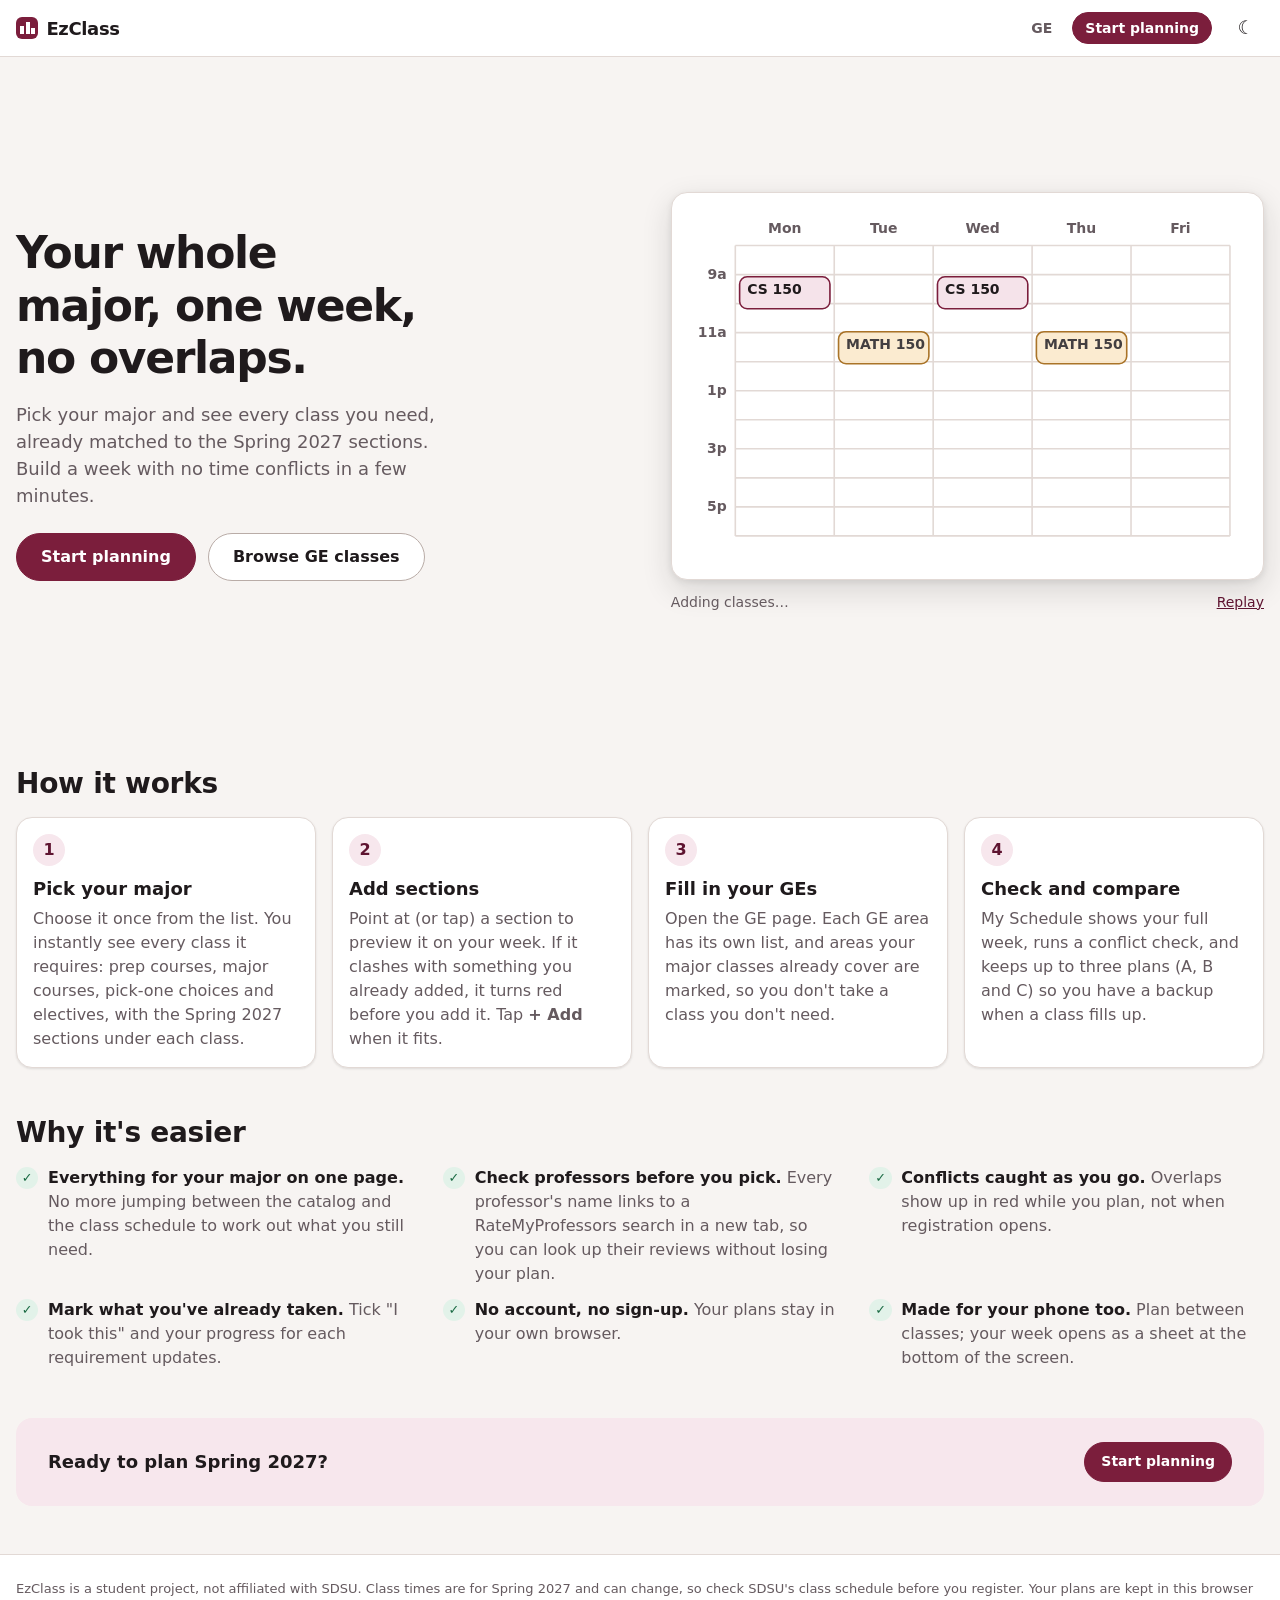
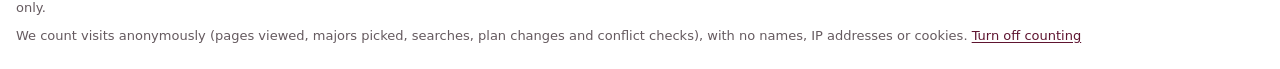
==== commit 09b0009b: "Home page: clearer how-it-works steps and why-it's-easier list Four numbered steps in the order stud" ====
--- a/frontend/index.html
+++ b/frontend/index.html
@@ -18,7 +18,7 @@
     <section class="hero" aria-labelledby="hero-title">
       <div>
         <h1 id="hero-title">Your whole major, one week, no overlaps.</h1>
-        <p class="hero-lead" id="hero-lead">Pick your major and see every class it requires, with this term's sections ready to add.</p>
+        <p class="hero-lead" id="hero-lead">Pick your major and see every class you need, already matched to this term's sections. Build a week with no time conflicts in a few minutes.</p>
         <div class="hero-actions">
           <a class="btn btn-primary" href="major.html">Start planning</a>
           <a class="btn" href="ge.html">Browse GE classes</a>
@@ -33,22 +33,42 @@
       </div>
     </section>
 
-    <section class="features" aria-label="What EzClass does">
-      <article class="card feature">
-        <span class="feature-num" aria-hidden="true">1</span>
-        <h2>Pick your major, see everything</h2>
-        <p>Prep courses, major courses, pick-one groups and electives, all on one page, with the sections under each class.</p>
-      </article>
-      <article class="card feature">
-        <span class="feature-num" aria-hidden="true">2</span>
-        <h2>See your week as you hover</h2>
-        <p>Point at a section and it appears on your calendar. If it overlaps something, it turns red before you add it.</p>
-      </article>
-      <article class="card feature">
-        <span class="feature-num" aria-hidden="true">3</span>
-        <h2>Keep three plans</h2>
-        <p>Plan A, B and C stay in your browser, so you can try a morning week and an afternoon week side by side.</p>
-      </article>
+    <section class="home-section" aria-labelledby="how-title">
+      <h2 class="section-title" id="how-title">How it works</h2>
+      <ol class="features steps">
+        <li class="card feature">
+          <span class="feature-num" aria-hidden="true">1</span>
+          <h3>Pick your major</h3>
+          <p>Choose it once from the list. You instantly see every class it requires: prep courses, major courses, pick-one choices and electives, with the <span data-term>this term's</span> sections under each class.</p>
+        </li>
+        <li class="card feature">
+          <span class="feature-num" aria-hidden="true">2</span>
+          <h3>Add sections</h3>
+          <p>Point at (or tap) a section to preview it on your week. If it clashes with something you already added, it turns red before you add it. Tap <strong>+ Add</strong> when it fits.</p>
+        </li>
+        <li class="card feature">
+          <span class="feature-num" aria-hidden="true">3</span>
+          <h3>Fill in your GEs</h3>
+          <p>Open the GE page. Each GE area has its own list, and areas your major classes already cover are marked, so you don't take a class you don't need.</p>
+        </li>
+        <li class="card feature">
+          <span class="feature-num" aria-hidden="true">4</span>
+          <h3>Check and compare</h3>
+          <p>My Schedule shows your full week, runs a conflict check, and keeps up to three plans (A, B and C) so you have a backup when a class fills up.</p>
+        </li>
+      </ol>
+    </section>
+
+    <section class="home-section why" aria-labelledby="why-title">
+      <h2 class="section-title" id="why-title">Why it's easier</h2>
+      <ul class="why-list">
+        <li><strong>Everything for your major on one page.</strong> No more jumping between the catalog and the class schedule to work out what you still need.</li>
+        <li><strong>Check professors before you pick.</strong> Every professor's name links to a RateMyProfessors search in a new tab, so you can look up their reviews without losing your plan.</li>
+        <li><strong>Conflicts caught as you go.</strong> Overlaps show up in red while you plan, not when registration opens.</li>
+        <li><strong>Mark what you've already taken.</strong> Tick "I took this" and your progress for each requirement updates.</li>
+        <li><strong>No account, no sign-up.</strong> Your plans stay in your own browser.</li>
+        <li><strong>Made for your phone too.</strong> Plan between classes; your week opens as a sheet at the bottom of the screen.</li>
+      </ul>
     </section>
 
     <section class="cta">
--- a/frontend/css/base.css
+++ b/frontend/css/base.css
@@ -10,29 +10,34 @@
 
 :root {
   color-scheme: light;
-  --bg: #f6f5f1;
+  --bg: #f7f4f2;
   --surface: #ffffff;
-  --surface-2: #efeee8;
-  --border: #dddbd2;
-  --border-strong: #b9b6aa;
-  --text: #16212b;
-  --text-muted: #56606b;
-  --accent: #0b7a70;
-  --accent-strong: #08615a;
-  --accent-soft: #e0f1ee;
+  --surface-2: #f1ebe8;
+  --border: #e2d9d5;
+  --border-strong: #b9aca7;
+  --text: #1f1a1c;
+  --text-muted: #655a5f;
+  /* brand: burgundy. Kept apart from the two status colors below, so an
+     overlap (danger) or a finished group (ok) never reads as plain brand color. */
+  --accent: #7b1e3c;
+  --accent-strong: #5e1430;
+  --accent-soft: #f7e7ed;
   --on-accent: #ffffff;
-  --danger: #b42318;
-  --danger-soft: #fde8e5;
+  --ok: #1b6b44;
+  --ok-soft: #e2f2e9;
+  --on-ok: #ffffff;
+  --danger: #b3330f;
+  --danger-soft: #fde9e2;
   --warn-soft: #fff4d6;
-  --focus: #0b7a70;
-  --shadow-1: 0 1px 2px rgb(22 33 43 / 0.06), 0 1px 3px rgb(22 33 43 / 0.06);
-  --shadow-2: 0 10px 30px rgb(22 33 43 / 0.14), 0 2px 6px rgb(22 33 43 / 0.08);
+  --focus: #7b1e3c;
+  --shadow-1: 0 1px 2px rgb(31 26 28 / 0.06), 0 1px 3px rgb(31 26 28 / 0.06);
+  --shadow-2: 0 10px 30px rgb(31 26 28 / 0.14), 0 2px 6px rgb(31 26 28 / 0.08);
 
   /* calendar subject tints: background, then the stronger edge color */
-  --sub-0: #d9efea; --sub-0-edge: #0b7a70;
+  --sub-0: #f5e3ea; --sub-0-edge: #7b1e3c;
   --sub-1: #fbe8c8; --sub-1-edge: #9a5a00;
   --sub-2: #dde7fa; --sub-2-edge: #2f5fb3;
-  --sub-3: #f8dfe5; --sub-3-edge: #a8345a;
+  --sub-3: #d9efea; --sub-3-edge: #0b6b62;
   --sub-4: #e7edd3; --sub-4-edge: #5a6e14;
   --sub-5: #e8e2f5; --sub-5-edge: #62489f;
   --sub-6: #fde3d4; --sub-6-edge: #ac4a17;
@@ -70,57 +75,63 @@
 @media (prefers-color-scheme: dark) {
   :root:not([data-theme="light"]) {
     color-scheme: dark;
-    --bg: #0e1417;
-    --surface: #151d21;
-    --surface-2: #1c262b;
-    --border: #2b373d;
-    --border-strong: #46565e;
-    --text: #e7ecec;
-    --text-muted: #9fadb3;
-    --accent: #3fd0bd;
-    --accent-strong: #79e2d4;
-    --accent-soft: #12332f;
-    --on-accent: #052421;
-    --danger: #ff8f80;
-    --danger-soft: #3b1915;
+    --bg: #131012;
+    --surface: #1b1719;
+    --surface-2: #252023;
+    --border: #3a3135;
+    --border-strong: #5a4d52;
+    --text: #efeaec;
+    --text-muted: #b0a3a8;
+    --accent: #e5809f;
+    --accent-strong: #f2a9bf;
+    --accent-soft: #3d1b28;
+    --on-accent: #2b0a16;
+    --ok: #74d3a2;
+    --ok-soft: #15301f;
+    --on-ok: #0b2416;
+    --danger: #ff9a76;
+    --danger-soft: #3d1a10;
     --warn-soft: #3a2f12;
-    --focus: #79e2d4;
+    --focus: #f2a9bf;
     --shadow-1: 0 1px 2px rgb(0 0 0 / 0.4);
     --shadow-2: 0 12px 32px rgb(0 0 0 / 0.5);
-    --sub-0: #12403a; --sub-0-edge: #3fd0bd;
+    --sub-0: #45202e; --sub-0-edge: #e5809f;
     --sub-1: #43320f; --sub-1-edge: #f0b44c;
     --sub-2: #1c2f52; --sub-2-edge: #8db2f5;
-    --sub-3: #47202d; --sub-3-edge: #f08aa9;
+    --sub-3: #12403a; --sub-3-edge: #5fd3c2;
     --sub-4: #2f3a12; --sub-4-edge: #b9d061;
     --sub-5: #2f2550; --sub-5-edge: #b9a2f2;
     --sub-6: #4a2414; --sub-6-edge: #f59b69;
     --sub-7: #263139; --sub-7-edge: #a7b8c4;
-  }
+}
 }
 /* dark: picked with the toggle (same values) */
 :root[data-theme="dark"] {
   color-scheme: dark;
-  --bg: #0e1417;
-  --surface: #151d21;
-  --surface-2: #1c262b;
-  --border: #2b373d;
-  --border-strong: #46565e;
-  --text: #e7ecec;
-  --text-muted: #9fadb3;
-  --accent: #3fd0bd;
-  --accent-strong: #79e2d4;
-  --accent-soft: #12332f;
-  --on-accent: #052421;
-  --danger: #ff8f80;
-  --danger-soft: #3b1915;
+  --bg: #131012;
+  --surface: #1b1719;
+  --surface-2: #252023;
+  --border: #3a3135;
+  --border-strong: #5a4d52;
+  --text: #efeaec;
+  --text-muted: #b0a3a8;
+  --accent: #e5809f;
+  --accent-strong: #f2a9bf;
+  --accent-soft: #3d1b28;
+  --on-accent: #2b0a16;
+  --ok: #74d3a2;
+  --ok-soft: #15301f;
+  --on-ok: #0b2416;
+  --danger: #ff9a76;
+  --danger-soft: #3d1a10;
   --warn-soft: #3a2f12;
-  --focus: #79e2d4;
+  --focus: #f2a9bf;
   --shadow-1: 0 1px 2px rgb(0 0 0 / 0.4);
   --shadow-2: 0 12px 32px rgb(0 0 0 / 0.5);
-  --sub-0: #12403a; --sub-0-edge: #3fd0bd;
+  --sub-0: #45202e; --sub-0-edge: #e5809f;
   --sub-1: #43320f; --sub-1-edge: #f0b44c;
   --sub-2: #1c2f52; --sub-2-edge: #8db2f5;
-  --sub-3: #47202d; --sub-3-edge: #f08aa9;
+  --sub-3: #12403a; --sub-3-edge: #5fd3c2;
   --sub-4: #2f3a12; --sub-4-edge: #b9d061;
   --sub-5: #2f2550; --sub-5-edge: #b9a2f2;
   --sub-6: #4a2414; --sub-6-edge: #f59b69;
@@ -176,8 +187,9 @@
 /* header */
 .topbar {
   position: sticky; top: 0; z-index: 30;
-  background: color-mix(in srgb, var(--surface) 92%, transparent);
-  backdrop-filter: saturate(1.4) blur(8px);
+  /* solid, no backdrop-filter: a filter would make the header the containing
+     block for the phone tab bar (position: fixed) and pin it to the top */
+  background: var(--surface);
   border-bottom: 1px solid var(--border);
 }
 .topbar-inner {
@@ -206,7 +218,7 @@
 }
 .navlink:hover { color: var(--text) !important; background: var(--surface-2); }
 .navlink[aria-current="page"] { color: var(--accent-strong) !important; background: var(--accent-soft); }
-.nav-icon, .nav-short { display: none; }
+.nav-short { display: none; }
 .homenav { margin-left: auto; display: flex; align-items: center; gap: var(--sp-2); }
 .topbar-tools { margin-left: auto; display: flex; align-items: center; gap: var(--sp-2); min-width: 0; }
 
@@ -280,7 +292,9 @@
   .nav-long { display: none; }
   .nav-short { display: inline; }
   .topbar-inner { gap: var(--sp-2); padding: 0 var(--sp-3); }
-  .chip-major .chip-text { max-width: 9rem; }
+  .topbar-tools { flex: 1; justify-content: flex-end; }
+  .chip-major { min-width: 0; flex-shrink: 1; overflow: hidden; }
+  .chip-major .chip-text { max-width: none; min-width: 0; }
   main.page { padding: var(--sp-4) var(--sp-4) var(--sp-6); }
   h1 { font-size: var(--fs-xl); }
 }
@@ -341,7 +355,8 @@
   color: var(--text-muted); font-size: var(--fs-xs); font-weight: 600; white-space: nowrap;
 }
 .pill-accent, .pill-ge { background: var(--accent-soft); color: var(--accent-strong); }
-.pill-done { background: var(--accent); color: var(--on-accent); }
+.pill-tag { background: var(--surface); color: var(--text-muted); box-shadow: inset 0 0 0 1px var(--border-strong); }
+.pill-done { background: var(--ok); color: var(--on-ok); }
 .pill-warn { background: var(--danger-soft); color: var(--danger); }
 
 .field { display: grid; gap: var(--sp-1); font-size: var(--fs-sm); font-weight: 600; }
@@ -429,9 +444,9 @@
 .daystrip { display: inline-flex; gap: 2px; font-size: 0.6875rem; font-weight: 700; }
 .daystrip span {
   display: inline-grid; place-items: center; width: 1.45rem; height: 1.45rem; border-radius: 5px;
-  background: var(--surface-2); color: var(--text-muted); opacity: 0.75;
-}
-.daystrip span.on { background: var(--accent); color: var(--on-accent); opacity: 1; }
+  background: var(--surface-2); color: var(--text-muted);
+}
+.daystrip span.on { background: var(--accent); color: var(--on-accent); }
 
 /* section rows */
 .sec-list { list-style: none; margin: 0; padding: 0; display: grid; gap: var(--sp-2); }
@@ -448,6 +463,9 @@
 .sec-title { font-size: var(--fs-sm); }
 .sec-meta { color: var(--text-muted); font-size: var(--fs-xs); overflow-wrap: anywhere; }
 .sec-clash { color: var(--danger); font-size: var(--fs-xs); font-weight: 650; }
+.sec-tags { display: flex; flex-wrap: wrap; gap: var(--sp-1); margin-top: var(--sp-1); }
+.prof-link { color: inherit !important; text-decoration: underline; text-decoration-color: var(--border-strong); }
+.prof-link:hover { color: var(--accent-strong) !important; text-decoration-color: currentColor; }
 .add-btn {
   min-height: 2.25rem; min-width: 5.5rem; padding: 0 var(--sp-3); border-radius: var(--r-pill);
   border: 1px solid var(--accent); background: var(--surface); color: var(--accent-strong);
@@ -456,6 +474,7 @@
 .add-btn:hover { background: var(--accent-soft); }
 .add-btn[aria-pressed="true"] { background: var(--accent); color: var(--on-accent); }
 @media (max-width: 479.98px) {
+  .logo-text { display: none; }
   .sec-row { grid-template-columns: minmax(0, 1fr) auto; }
   .sec-when { grid-column: 1 / -1; grid-auto-flow: column; justify-content: start; align-items: center; gap: var(--sp-3); }
   .add-btn { min-width: 4.75rem; }
@@ -497,7 +516,7 @@
 .req-group-head h3 { font-size: var(--fs-md); }
 .req-note { color: var(--text-muted); font-size: var(--fs-sm); margin: 0 0 var(--sp-2); max-width: 70ch; }
 .meter { position: relative; height: 6px; border-radius: var(--r-pill); background: var(--surface-2); overflow: hidden; min-width: 6rem; }
-.meter > span { position: absolute; inset: 0 auto 0 0; background: var(--accent); border-radius: inherit; }
+.meter > span { position: absolute; inset: 0 auto 0 0; background: var(--ok); border-radius: inherit; }
 
 .summary {
   display: grid; gap: var(--sp-4); grid-template-columns: repeat(auto-fit, minmax(9rem, 1fr));
@@ -606,7 +625,7 @@
 .side-panel { display: grid; gap: var(--sp-4); }
 .side-panel h2 { font-size: var(--fs-lg); margin-bottom: var(--sp-2); }
 .conflict-box { padding: var(--sp-3); border-radius: var(--r-md); font-size: var(--fs-sm); background: var(--surface-2); }
-.conflict-box.ok { background: var(--accent-soft); color: var(--accent-strong); font-weight: 650; }
+.conflict-box.ok { background: var(--ok-soft); color: var(--ok); font-weight: 650; }
 .conflict-box.bad { background: var(--danger-soft); color: var(--danger); }
 .conflict-box + .btn { margin-top: var(--sp-3); }
 .conflict-box ul { margin: var(--sp-2) 0 0; padding-left: 1.1rem; }
@@ -627,17 +646,27 @@
 .hero-art svg { display: block; width: 100%; height: auto; }
 .hero-caption { display: flex; justify-content: space-between; align-items: center; gap: var(--sp-3); margin-top: var(--sp-2); font-size: var(--fs-sm); color: var(--text-muted); min-height: 1.75rem; }
 .hero-caption [data-state="bad"] { color: var(--danger); font-weight: 650; }
-.hero-caption [data-state="good"] { color: var(--accent-strong); font-weight: 650; }
+.hero-caption [data-state="good"] { color: var(--ok); font-weight: 650; }
 .h-line { stroke: var(--border); stroke-width: 1.5; }
 .h-label { fill: var(--text-muted); font: 600 13px var(--font); }
 .h-blk rect { fill: var(--sub-bg); stroke: var(--sub-edge); stroke-width: 1.5; }
 .h-blk text { fill: var(--text); font: 700 13px var(--font); }
 .h-blk.clash rect { fill: var(--danger-soft); stroke: var(--danger); stroke-width: 2.5; }
-.h-done circle { fill: var(--accent); }
-.h-done path { stroke: var(--on-accent); stroke-width: 3.5; fill: none; stroke-linecap: round; stroke-linejoin: round; }
-.h-done text { fill: var(--accent-strong); font: 750 15px var(--font); }
-.features { display: grid; gap: var(--sp-4); grid-template-columns: repeat(auto-fit, minmax(15rem, 1fr)); margin-top: var(--sp-7); }
-.feature h2 { font-size: var(--fs-lg); margin: var(--sp-3) 0 var(--sp-2); }
+.h-done circle { fill: var(--ok); }
+.h-done path { stroke: var(--on-ok); stroke-width: 3.5; fill: none; stroke-linecap: round; stroke-linejoin: round; }
+.h-done text { fill: var(--ok); font: 750 15px var(--font); }
+.home-section { margin-top: var(--sp-7); }
+.section-title { font-size: var(--fs-2xl); letter-spacing: -0.01em; margin-bottom: var(--sp-4); }
+.features { display: grid; gap: var(--sp-4); grid-template-columns: repeat(auto-fit, minmax(15rem, 1fr)); list-style: none; margin: 0; padding: 0; }
+.feature h2, .feature h3 { font-size: var(--fs-lg); margin: var(--sp-3) 0 var(--sp-2); }
+.why-list { list-style: none; margin: 0; padding: 0; display: grid; gap: var(--sp-3) var(--sp-6); grid-template-columns: repeat(auto-fit, minmax(19rem, 1fr)); }
+.why-list li { position: relative; padding-left: 2rem; color: var(--text-muted); }
+.why-list li strong { color: var(--text); }
+.why-list li::before {
+  content: "✓"; position: absolute; left: 0; top: 0.05rem; display: grid; place-items: center;
+  width: 1.4rem; height: 1.4rem; border-radius: var(--r-pill); background: var(--ok-soft); color: var(--ok);
+  font-size: 0.8rem; font-weight: 800;
+}
 .feature p { color: var(--text-muted); }
 .feature-num { display: inline-grid; place-items: center; width: 2rem; height: 2rem; border-radius: var(--r-pill); background: var(--accent-soft); color: var(--accent-strong); font-weight: 750; }
 .cta { margin-top: var(--sp-7); display: flex; flex-wrap: wrap; justify-content: space-between; align-items: center; gap: var(--sp-4); padding: var(--sp-5) var(--sp-6); border-radius: var(--r-lg); background: var(--accent-soft); }
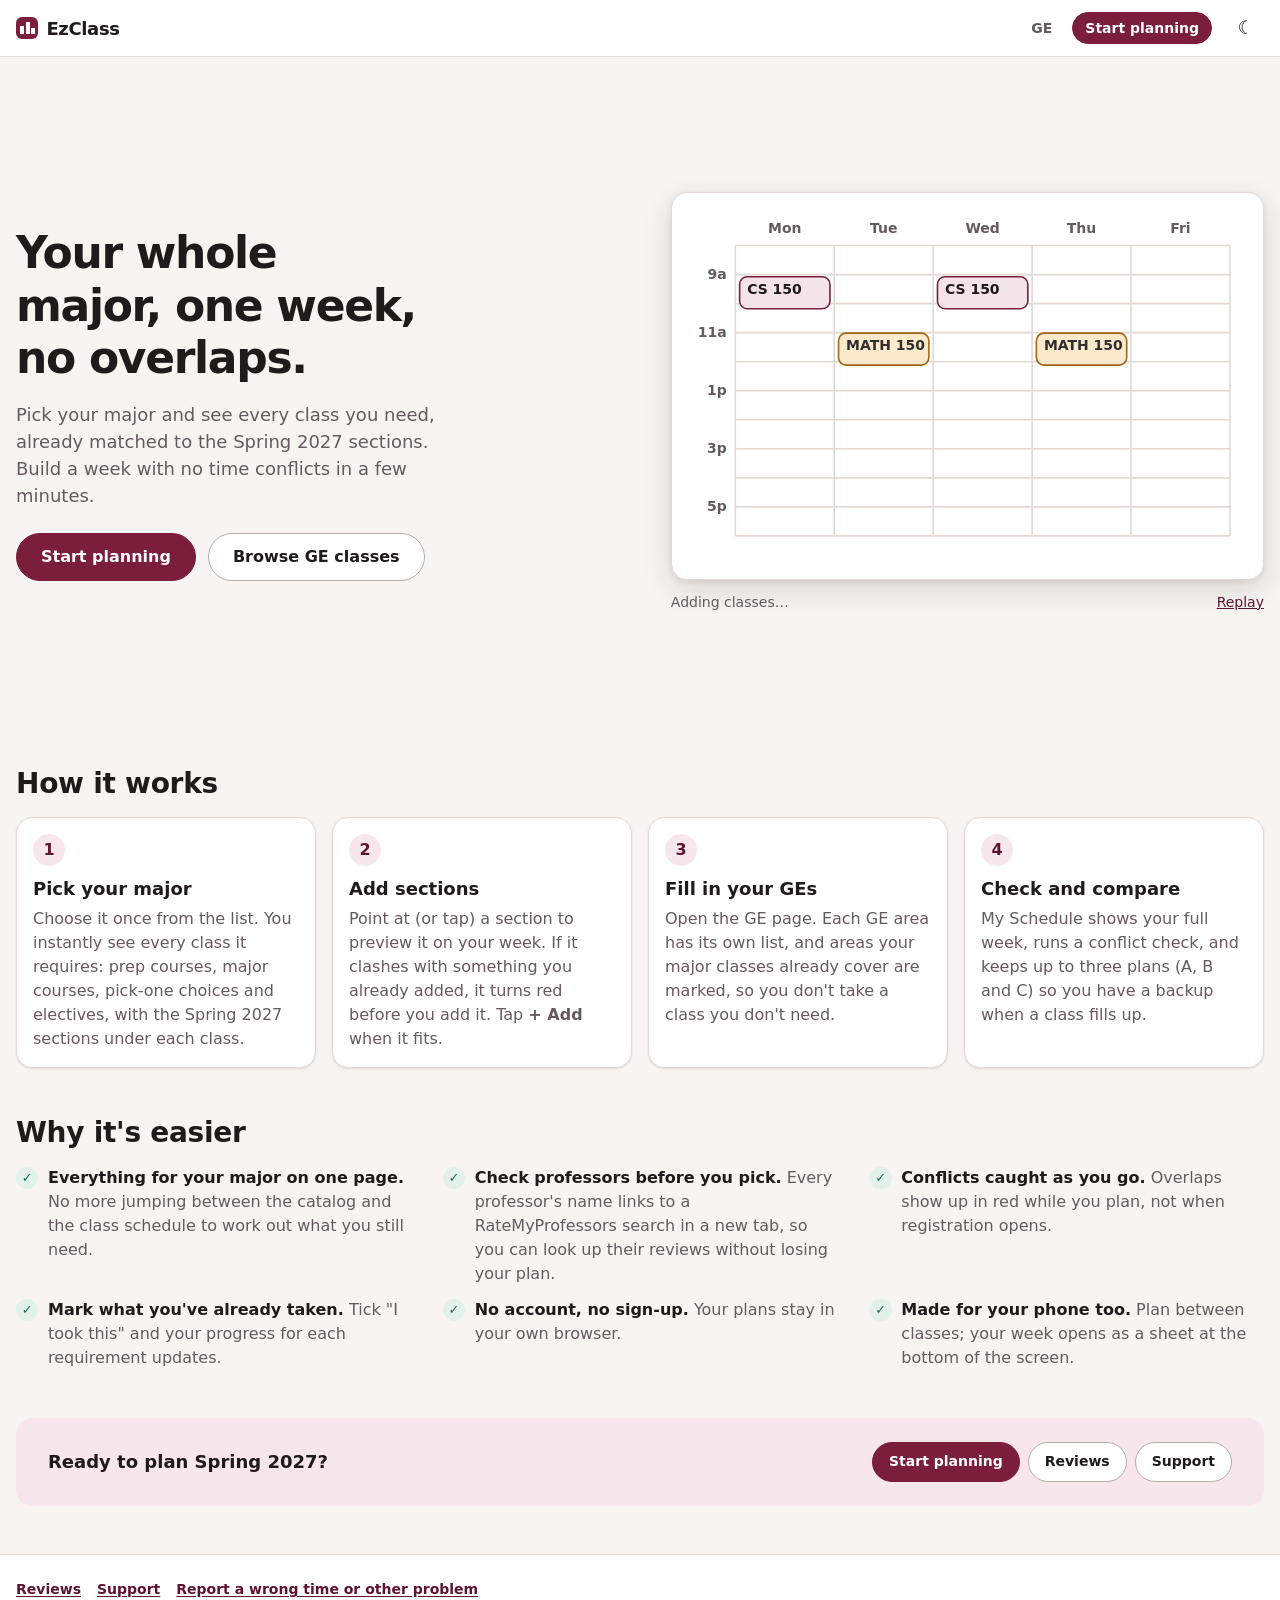
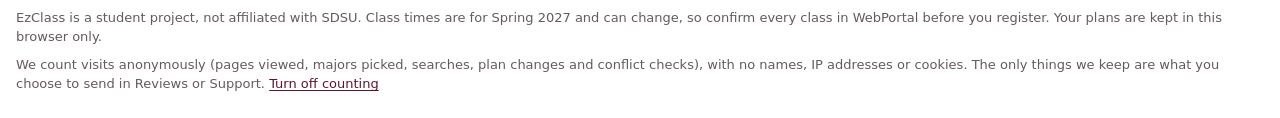
==== commit 8f8af4e4: "Reviews and Support pages Students can rate the site (reviews.html) and report a wrong class time, a" ====
--- a/frontend/index.html
+++ b/frontend/index.html
@@ -73,7 +73,11 @@
 
     <section class="cta">
       <p id="cta-text">Ready to plan your semester?</p>
-      <a class="btn btn-primary" href="major.html">Start planning</a>
+      <div class="cta-actions">
+        <a class="btn btn-primary" href="major.html">Start planning</a>
+        <a class="btn" href="reviews.html">Reviews</a>
+        <a class="btn" href="support.html">Support</a>
+      </div>
     </section>
   </main>
 
--- a/frontend/css/base.css
+++ b/frontend/css/base.css
@@ -29,6 +29,8 @@
   --danger: #b3330f;
   --danger-soft: #fde9e2;
   --warn-soft: #fff4d6;
+  --star: #a35a00;          /* review stars, filled: 3:1 or more on the page */
+  --star-off: #8e8186;
   --focus: #7b1e3c;
   --shadow-1: 0 1px 2px rgb(31 26 28 / 0.06), 0 1px 3px rgb(31 26 28 / 0.06);
   --shadow-2: 0 10px 30px rgb(31 26 28 / 0.14), 0 2px 6px rgb(31 26 28 / 0.08);
@@ -92,6 +94,8 @@
     --danger: #ff9a76;
     --danger-soft: #3d1a10;
     --warn-soft: #3a2f12;
+    --star: #f2b33d;
+    --star-off: #7a6d72;
     --focus: #f2a9bf;
     --shadow-1: 0 1px 2px rgb(0 0 0 / 0.4);
     --shadow-2: 0 12px 32px rgb(0 0 0 / 0.5);
@@ -125,6 +129,8 @@
   --danger: #ff9a76;
   --danger-soft: #3d1a10;
   --warn-soft: #3a2f12;
+  --star: #f2b33d;
+  --star-off: #7a6d72;
   --focus: #f2a9bf;
   --shadow-1: 0 1px 2px rgb(0 0 0 / 0.4);
   --shadow-2: 0 12px 32px rgb(0 0 0 / 0.5);
@@ -358,6 +364,7 @@
 .pill-tag { background: var(--surface); color: var(--text-muted); box-shadow: inset 0 0 0 1px var(--border-strong); }
 .pill-done { background: var(--ok); color: var(--on-ok); }
 .pill-warn { background: var(--danger-soft); color: var(--danger); }
+.pill-online { background: var(--surface); color: var(--text); box-shadow: inset 0 0 0 1px var(--border-strong); }
 
 .field { display: grid; gap: var(--sp-1); font-size: var(--fs-sm); font-weight: 600; }
 .input, .select {
@@ -458,6 +465,12 @@
 .sec-row.is-added { background: var(--accent-soft); border-color: var(--accent); }
 .sec-when { display: grid; gap: var(--sp-1); }
 .sec-time { font-variant-numeric: tabular-nums; font-weight: 650; font-size: var(--fs-sm); }
+/* one line per meeting: day strip, time, room (or the online part) */
+.meets { display: grid; gap: var(--sp-1); }
+.meet { display: flex; flex-wrap: wrap; align-items: center; gap: var(--sp-1) var(--sp-2); }
+.meet-time { font-variant-numeric: tabular-nums; font-weight: 650; font-size: var(--fs-sm); }
+.meet-room { color: var(--text-muted); font-size: var(--fs-xs); }
+.sec-group { padding: var(--sp-2) var(--sp-1) 0; font-size: var(--fs-sm); font-weight: 700; color: var(--text-muted); }
 .sec-info { display: grid; min-width: 0; }
 .sec-name { font-weight: 650; font-size: var(--fs-sm); }
 .sec-title { font-size: var(--fs-sm); }
@@ -466,6 +479,14 @@
 .sec-tags { display: flex; flex-wrap: wrap; gap: var(--sp-1); margin-top: var(--sp-1); }
 .prof-link { color: inherit !important; text-decoration: underline; text-decoration-color: var(--border-strong); }
 .prof-link:hover { color: var(--accent-strong) !important; text-decoration-color: currentColor; }
+.rating-badge {
+  display: inline-flex; align-items: center; padding: 0 0.45rem; border-radius: var(--r-pill);
+  background: var(--warn-soft); color: var(--text); font-size: var(--fs-xs); font-weight: 700; white-space: nowrap;
+}
+.rating-diff { font-weight: 500; color: var(--text-muted); }
+.rating-control { display: flex; flex-wrap: wrap; align-items: center; gap: var(--sp-2); margin-top: var(--sp-1); }
+.rating-fields { display: grid; grid-template-columns: 1fr 1fr; gap: var(--sp-3); }
+.field-error { color: var(--danger); font-size: var(--fs-sm); font-weight: 600; }
 .add-btn {
   min-height: 2.25rem; min-width: 5.5rem; padding: 0 var(--sp-3); border-radius: var(--r-pill);
   border: 1px solid var(--accent); background: var(--surface); color: var(--accent-strong);
@@ -547,7 +568,7 @@
 
 /* calendar */
 .cal { --gutter: 2.6rem; font-size: var(--fs-xs); }
-.cal-head, .cal-body { display: grid; grid-template-columns: var(--gutter) repeat(5, minmax(0, 1fr)); }
+.cal-head, .cal-body { display: grid; grid-template-columns: var(--gutter) repeat(var(--days, 5), minmax(0, 1fr)); }
 .cal-dayhead { text-align: center; font-weight: 700; color: var(--text-muted); padding-bottom: var(--sp-1); }
 .cal-dayhead .short { display: none; }
 .cal-body {
@@ -584,20 +605,24 @@
 .blk-code { font-weight: 750; white-space: nowrap; overflow: hidden; text-overflow: ellipsis; }
 .blk-time { font-variant-numeric: tabular-nums; white-space: nowrap; overflow: hidden; text-overflow: ellipsis; }
 .blk-room { color: var(--text-muted); white-space: nowrap; overflow: hidden; text-overflow: ellipsis; }
-.cal-dock .blk-room { display: none; }
+.blk-online { color: var(--text-muted); font-size: 0.625rem; white-space: nowrap; overflow: hidden; text-overflow: ellipsis; }
+.cal-dock .blk-room, .cal-dock .blk-online { display: none; }
 .cal-empty {
   position: absolute; inset: 40% var(--sp-4) auto calc(var(--gutter) + var(--sp-4)); text-align: center;
   color: var(--text-muted); font-size: var(--fs-sm); pointer-events: none;
 }
 .cal-notes { display: grid; gap: var(--sp-1); margin-top: var(--sp-2); }
 .cal-key { display: flex; align-items: center; gap: var(--sp-2); color: var(--text-muted); font-size: var(--fs-xs); }
+.cal-online { font-size: var(--fs-xs); }
+.cal-online-title { font-weight: 700; color: var(--text-muted); }
+.cal-online ul { list-style: none; margin: var(--sp-1) 0 0; padding: 0; display: flex; flex-wrap: wrap; gap: var(--sp-1) var(--sp-3); }
 .key-swatch { width: 1rem; height: 0.75rem; border-radius: 3px; flex: none; border: 1px solid var(--danger);
   background: repeating-linear-gradient(135deg, var(--danger-soft) 0 3px, transparent 3px 6px); }
 @media (max-width: 479.98px) {
   .cal { --gutter: 2.1rem; }
   .cal-dayhead .long { display: none; }
   .cal-dayhead .short { display: inline; }
-  .cal-blk .blk-time, .cal-blk .blk-room { display: none; }
+  .cal-blk .blk-time, .cal-blk .blk-room, .cal-blk .blk-online { display: none; }
   .cal-body { height: 62vh; }
 }
 .sub-0 { --sub-bg: var(--sub-0); --sub-edge: var(--sub-0-edge); }
@@ -629,9 +654,10 @@
 .conflict-box.bad { background: var(--danger-soft); color: var(--danger); }
 .conflict-box + .btn { margin-top: var(--sp-3); }
 .conflict-box ul { margin: var(--sp-2) 0 0; padding-left: 1.1rem; }
+.hint-card { background: var(--accent-soft); border-color: transparent; display: grid; gap: var(--sp-2); font-size: var(--fs-sm); }
 .plan-list { list-style: none; margin: 0; padding: 0; display: grid; gap: var(--sp-2); }
 .plan-item { display: grid; grid-template-columns: minmax(0, 1fr) auto; gap: var(--sp-1) var(--sp-3); align-items: center; padding: var(--sp-3); border: 1px solid var(--border); border-radius: var(--r-md); background: var(--surface); }
-.plan-item .daystrip { margin-top: var(--sp-1); }
+.plan-item .meets { margin: var(--sp-1) 0; }
 .tight { color: var(--text-muted); font-size: var(--fs-xs); margin-top: var(--sp-2); }
 
 /* home */
@@ -671,6 +697,43 @@
 .feature-num { display: inline-grid; place-items: center; width: 2rem; height: 2rem; border-radius: var(--r-pill); background: var(--accent-soft); color: var(--accent-strong); font-weight: 750; }
 .cta { margin-top: var(--sp-7); display: flex; flex-wrap: wrap; justify-content: space-between; align-items: center; gap: var(--sp-4); padding: var(--sp-5) var(--sp-6); border-radius: var(--r-lg); background: var(--accent-soft); }
 .cta p { font-size: var(--fs-lg); font-weight: 650; }
+.cta-actions { display: flex; flex-wrap: wrap; gap: var(--sp-2); }
+
+/* Reviews and Support */
+.page-narrow { max-width: 46rem; }
+.page-narrow > * + * { margin-top: var(--sp-5); }
+.feedback-form { display: grid; gap: var(--sp-2); margin-top: var(--sp-3); }
+.feedback-form label.field { display: block; margin-top: var(--sp-2); }
+.feedback-form .btn { justify-self: start; margin-top: var(--sp-2); }
+.form-note { color: var(--text-muted); font-size: var(--fs-sm); }
+.form-row { display: grid; gap: var(--sp-3); grid-template-columns: repeat(auto-fit, minmax(10rem, 1fr)); }
+.form-row .field { margin-bottom: var(--sp-1); }
+.textarea { min-height: 7rem; resize: vertical; font: inherit; }
+.opt, .req { font-weight: 400; color: var(--text-muted); }
+.char-count { font-size: var(--fs-xs); color: var(--text-muted); text-align: right; margin-top: calc(-1 * var(--sp-1)); }
+.char-count.over { color: var(--danger); font-weight: 700; }
+.form-status:empty { display: none; }
+.form-status { padding: var(--sp-2) var(--sp-3); border-radius: var(--r-md); background: var(--ok-soft); color: var(--ok); font-weight: 650; font-size: var(--fs-sm); }
+.form-status.is-error { background: var(--danger-soft); color: var(--danger); }
+.hp { position: absolute; left: -10000px; width: 1px; height: 1px; overflow: hidden; }
+.star-input { border: 0; padding: 0; margin: 0; display: grid; gap: var(--sp-1); }
+.star-input legend { font-size: var(--fs-sm); font-weight: 600; padding: 0; margin-bottom: var(--sp-1); }
+.stars { display: inline-flex; gap: var(--sp-1); justify-self: start; }
+.stars label { cursor: pointer; font-size: 2rem; line-height: 1; padding: 0 0.15rem; border-radius: var(--r-md); color: var(--star-off); }
+.stars label.on { color: var(--star); }
+.stars input:focus-visible + label { outline: 3px solid var(--accent); outline-offset: 2px; }
+.stars-show { display: inline-flex; letter-spacing: 0.05em; }
+.stars-show .on { color: var(--star); }
+.stars-show .off { color: var(--star-off); }
+.stars-show.big { font-size: 1.5rem; }
+.review-average { display: flex; flex-wrap: wrap; align-items: center; gap: var(--sp-3); }
+.review-average-num { font-size: 2.25rem; font-weight: 750; line-height: 1; }
+.review-list { list-style: none; margin: var(--sp-3) 0; padding: 0; display: grid; gap: var(--sp-3); }
+.review { padding: var(--sp-3) var(--sp-4); border: 1px solid var(--border); border-radius: var(--r-md); background: var(--surface); }
+.review-text { margin-top: var(--sp-1); white-space: pre-line; overflow-wrap: anywhere; }
+.review-meta { margin-top: var(--sp-1); font-size: var(--fs-xs); color: var(--text-muted); }
+.footer-links { display: flex; flex-wrap: wrap; gap: var(--sp-1) var(--sp-4); font-size: var(--fs-sm); font-weight: 600; }
+.course-report { margin-top: var(--sp-2); }
 
 @media (prefers-reduced-motion: reduce) {
   *, *::before, *::after { animation: none !important; transition: none !important; }
